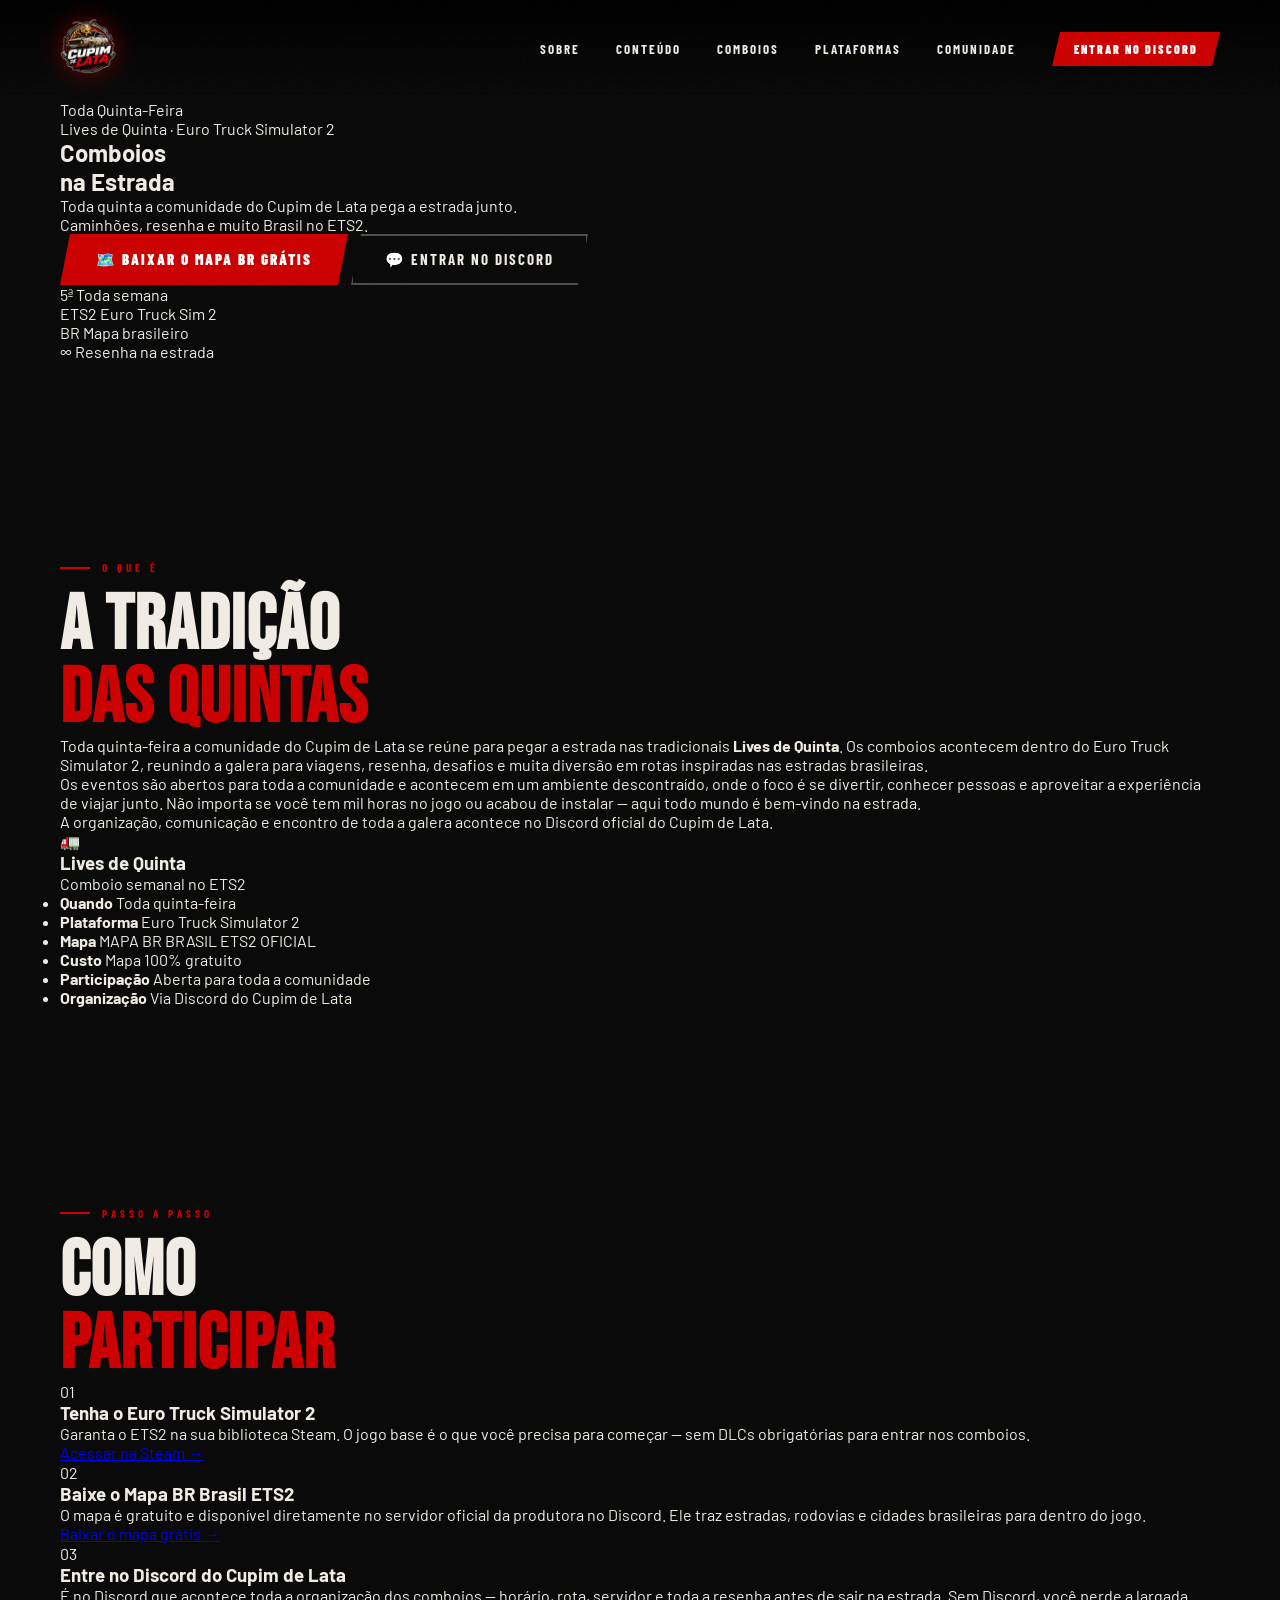
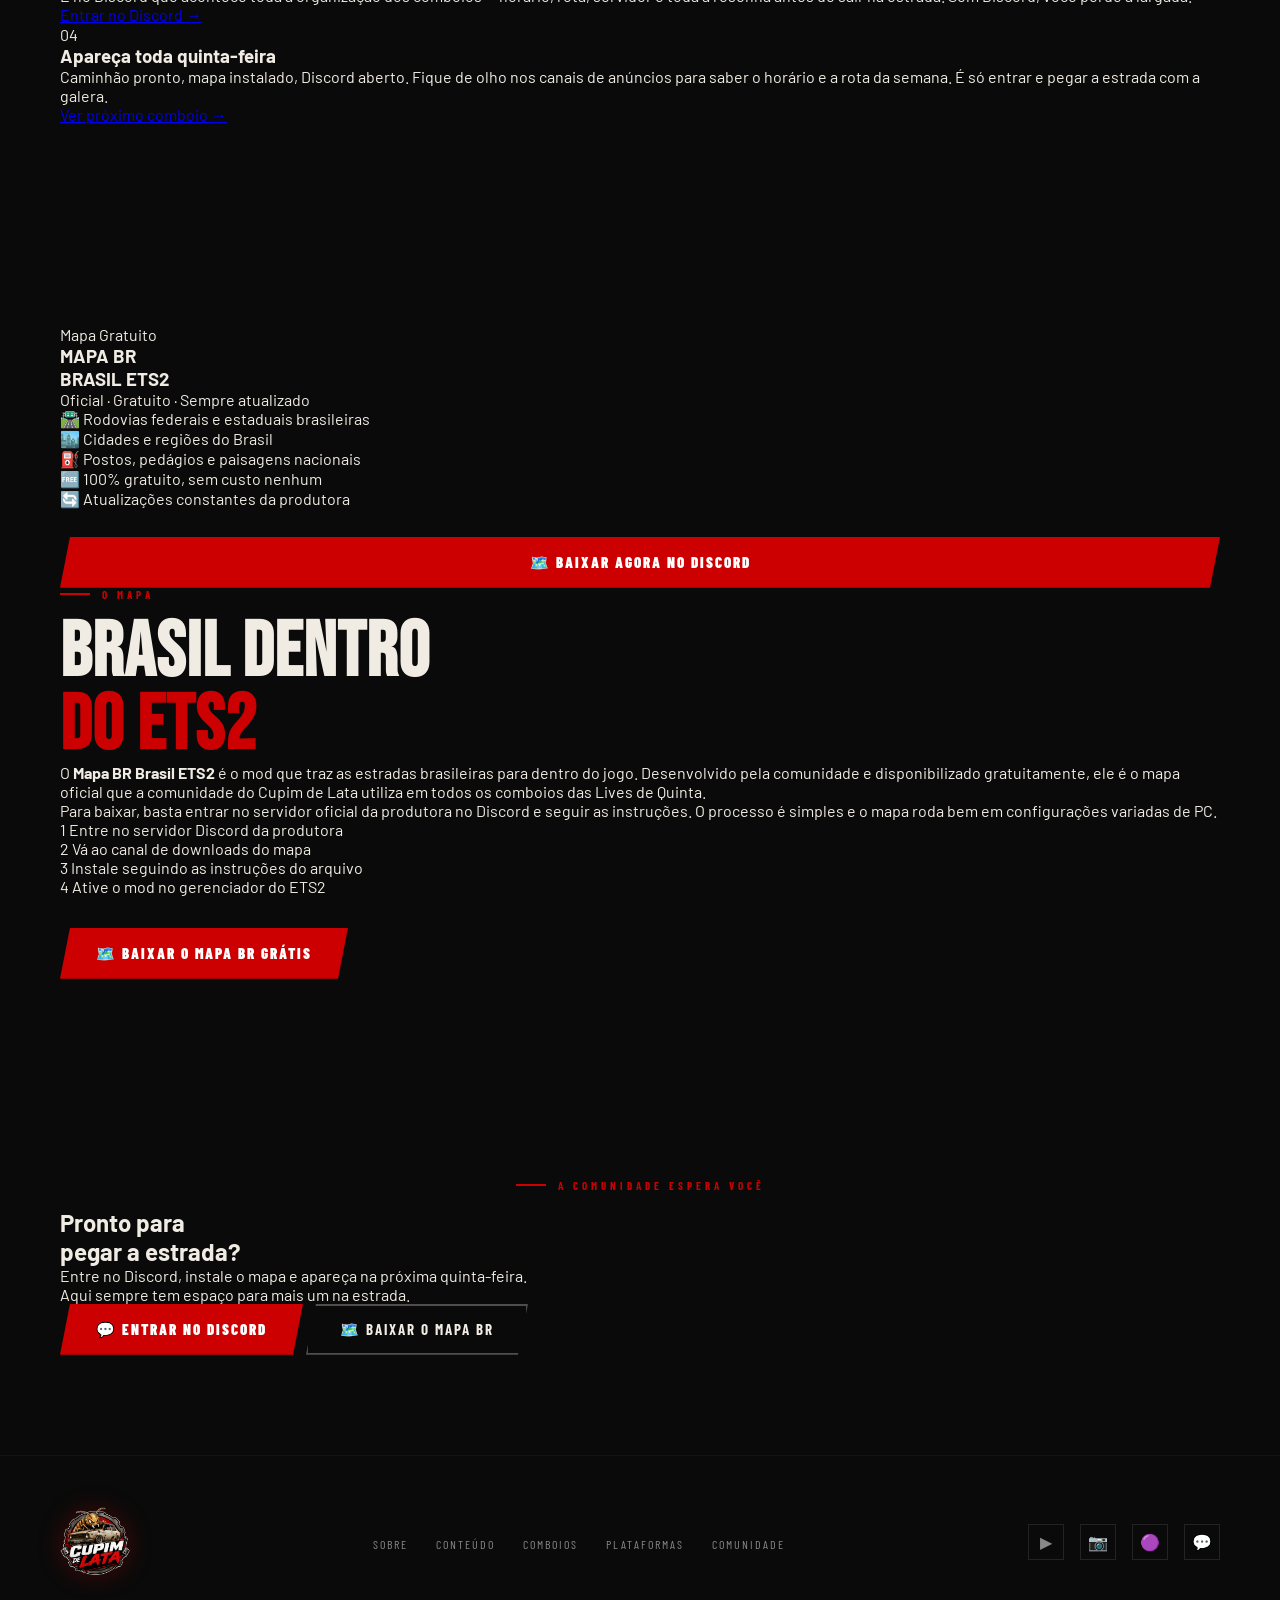
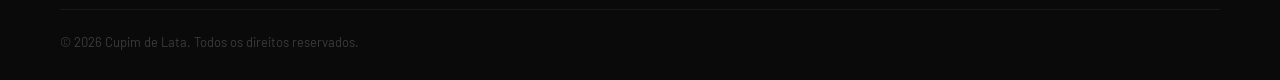
==== comboios.html @ 2f229b33 "Add files via upload" ====
<!DOCTYPE html>
<html lang="pt-BR">
<head>
<meta charset="UTF-8">
<meta name="viewport" content="width=device-width, initial-scale=1.0">
<title>Comboios das Lives de Quinta | Cupim de Lata</title>
<link rel="icon" type="image/png" href="./src/img/logo.png">
<link rel="apple-touch-icon" href="./src/img/logo.png">
<link rel="preconnect" href="https://fonts.googleapis.com">
<link href="https://fonts.googleapis.com/css2?family=Bebas+Neue&family=Barlow+Condensed:wght@400;600;700;900&family=Barlow:wght@400;500;600&display=swap" rel="stylesheet">
<link rel="stylesheet" href="style.css">
<link rel="stylesheet" href="comboios.css">
</head>
<body>

<!-- NAV -->
<nav>
  <a href="index.html" class="nav-logo">
    <img src="./src/img/logo.png" alt="Cupim de Lata">
  </a>
  <ul class="nav-links">
    <li><a href="index.html#sobre">Sobre</a></li>
    <li><a href="index.html#conteudo">Conteúdo</a></li>
    <li><a href="comboios.html" class="nav-active">Comboios</a></li>
    <li><a href="index.html#plataformas">Plataformas</a></li>
    <li><a href="index.html#comunidade">Comunidade</a></li>
    <li><a href="https://discord.gg/Wpn9NADYtA" class="nav-cta">Entrar no Discord</a></li>
  </ul>
  <div class="nav-hamburger" id="hamburger" onclick="toggleMenu()">
    <span></span><span></span><span></span>
  </div>
</nav>

<!-- MOBILE MENU -->
<ul class="nav-mobile-menu" id="mobileMenu">
  <li><a href="index.html#sobre">Sobre</a></li>
  <li><a href="index.html#conteudo">Conteúdo</a></li>
  <li><a href="comboios.html">Comboios</a></li>
  <li><a href="index.html#plataformas">Plataformas</a></li>
  <li><a href="index.html#comunidade">Comunidade</a></li>
  <li><a href="https://discord.gg/Wpn9NADYtA" class="nav-cta">💬 Entrar no Discord</a></li>
</ul>

<!-- HERO -->
<section class="cb-hero">
  <div class="cb-hero-bg"></div>
  <div class="cb-hero-overlay"></div>
  <div class="cb-road-lines">
    <span></span><span></span><span></span><span></span><span></span>
  </div>

  <div class="cb-hero-content">
    <div class="cb-hero-badge reveal">
      <span class="cb-badge-day">Toda Quinta-Feira</span>
    </div>
    <div class="cb-hero-eyebrow reveal">Lives de Quinta · Euro Truck Simulator 2</div>
    <h1 class="cb-hero-title reveal reveal-delay-1">
      Comboios<br>
      <span>na Estrada</span>
    </h1>
    <p class="cb-hero-sub reveal reveal-delay-2">
      Toda quinta a comunidade do Cupim de Lata pega a estrada junto.<br>
      Caminhões, resenha e muito Brasil no ETS2.
    </p>
    <div class="cb-hero-actions reveal reveal-delay-3">
      <a href="https://discord.com/invite/Q7jHeS8Xvj" class="btn-primary">
        🗺️ Baixar o Mapa BR Grátis
      </a>
      <a href="https://discord.gg/Wpn9NADYtA" class="btn-outline">
        💬 Entrar no Discord
      </a>
    </div>
  </div>

  <div class="cb-hero-stats">
    <div class="cb-stat">
      <span class="cb-stat-num">5ª</span>
      <span class="cb-stat-label">Toda semana</span>
    </div>
    <div class="cb-stat">
      <span class="cb-stat-num">ETS2</span>
      <span class="cb-stat-label">Euro Truck Sim 2</span>
    </div>
    <div class="cb-stat">
      <span class="cb-stat-num">BR</span>
      <span class="cb-stat-label">Mapa brasileiro</span>
    </div>
    <div class="cb-stat">
      <span class="cb-stat-num">∞</span>
      <span class="cb-stat-label">Resenha na estrada</span>
    </div>
  </div>
</section>

<!-- O QUE SÃO OS COMBOIOS -->
<section class="cb-about">
  <div class="cb-about-inner">
    <div class="cb-about-text">
      <div class="section-tag reveal">O que é</div>
      <h2 class="section-title reveal reveal-delay-1">A tradição<br><span style="color:var(--red)">das quintas</span></h2>
      <p class="reveal reveal-delay-2">
        Toda quinta-feira a comunidade do Cupim de Lata se reúne para pegar a estrada nas tradicionais <strong>Lives de Quinta</strong>. Os comboios acontecem dentro do Euro Truck Simulator 2, reunindo a galera para viagens, resenha, desafios e muita diversão em rotas inspiradas nas estradas brasileiras.
      </p>
      <p class="reveal reveal-delay-3">
        Os eventos são abertos para toda a comunidade e acontecem em um ambiente descontraído, onde o foco é se divertir, conhecer pessoas e aproveitar a experiência de viajar junto. Não importa se você tem mil horas no jogo ou acabou de instalar — aqui todo mundo é bem-vindo na estrada.
      </p>
      <p class="reveal reveal-delay-3">
        A organização, comunicação e encontro de toda a galera acontece no Discord oficial do Cupim de Lata.
      </p>
    </div>
    <div class="cb-about-card reveal reveal-delay-2">
      <div class="cb-info-card">
        <div class="cb-info-header">
          <span class="cb-info-icon">🚛</span>
          <div>
            <h3 class="cb-info-title">Lives de Quinta</h3>
            <p class="cb-info-sub">Comboio semanal no ETS2</p>
          </div>
        </div>
        <ul class="cb-info-list">
          <li>
            <span class="cb-info-dot"></span>
            <div>
              <strong>Quando</strong>
              <span>Toda quinta-feira</span>
            </div>
          </li>
          <li>
            <span class="cb-info-dot"></span>
            <div>
              <strong>Plataforma</strong>
              <span>Euro Truck Simulator 2</span>
            </div>
          </li>
          <li>
            <span class="cb-info-dot"></span>
            <div>
              <strong>Mapa</strong>
              <span>MAPA BR BRASIL ETS2 OFICIAL</span>
            </div>
          </li>
          <li>
            <span class="cb-info-dot"></span>
            <div>
              <strong>Custo</strong>
              <span>Mapa 100% gratuito</span>
            </div>
          </li>
          <li>
            <span class="cb-info-dot"></span>
            <div>
              <strong>Participação</strong>
              <span>Aberta para toda a comunidade</span>
            </div>
          </li>
          <li>
            <span class="cb-info-dot"></span>
            <div>
              <strong>Organização</strong>
              <span>Via Discord do Cupim de Lata</span>
            </div>
          </li>
        </ul>
      </div>
    </div>
  </div>
</section>

<!-- COMO PARTICIPAR -->
<section class="cb-steps">
  <div class="cb-steps-inner">
    <div class="cb-steps-header">
      <div class="section-tag reveal">Passo a passo</div>
      <h2 class="section-title reveal reveal-delay-1">Como<br><span style="color:var(--red)">participar</span></h2>
    </div>
    <div class="cb-steps-grid">

      <div class="cb-step reveal">
        <div class="cb-step-num">01</div>
        <div class="cb-step-body">
          <h3 class="cb-step-title">Tenha o Euro Truck Simulator 2</h3>
          <p class="cb-step-text">Garanta o ETS2 na sua biblioteca Steam. O jogo base é o que você precisa para começar — sem DLCs obrigatórias para entrar nos comboios.</p>
          <a href="https://store.steampowered.com/app/227300/Euro_Truck_Simulator_2/" class="cb-step-link" target="_blank">Acessar na Steam →</a>
        </div>
      </div>

      <div class="cb-step reveal reveal-delay-1">
        <div class="cb-step-num">02</div>
        <div class="cb-step-body">
          <h3 class="cb-step-title">Baixe o Mapa BR Brasil ETS2</h3>
          <p class="cb-step-text">O mapa é gratuito e disponível diretamente no servidor oficial da produtora no Discord. Ele traz estradas, rodovias e cidades brasileiras para dentro do jogo.</p>
          <a href="https://discord.com/invite/Q7jHeS8Xvj" class="cb-step-link" target="_blank">Baixar o mapa grátis →</a>
        </div>
      </div>

      <div class="cb-step reveal reveal-delay-2">
        <div class="cb-step-num">03</div>
        <div class="cb-step-body">
          <h3 class="cb-step-title">Entre no Discord do Cupim de Lata</h3>
          <p class="cb-step-text">É no Discord que acontece toda a organização dos comboios — horário, rota, servidor e toda a resenha antes de sair na estrada. Sem Discord, você perde a largada.</p>
          <a href="https://discord.gg/Wpn9NADYtA" class="cb-step-link" target="_blank">Entrar no Discord →</a>
        </div>
      </div>

      <div class="cb-step reveal reveal-delay-3">
        <div class="cb-step-num">04</div>
        <div class="cb-step-body">
          <h3 class="cb-step-title">Apareça toda quinta-feira</h3>
          <p class="cb-step-text">Caminhão pronto, mapa instalado, Discord aberto. Fique de olho nos canais de anúncios para saber o horário e a rota da semana. É só entrar e pegar a estrada com a galera.</p>
          <a href="https://discord.gg/Wpn9NADYtA" class="cb-step-link" target="_blank">Ver próximo comboio →</a>
        </div>
      </div>

    </div>
  </div>
</section>

<!-- MAPA BR -->
<section class="cb-map">
  <div class="cb-map-inner">
    <div class="cb-map-visual reveal">
      <div class="cb-map-card">
        <div class="cb-map-badge">Mapa Gratuito</div>
        <h3 class="cb-map-title">MAPA BR<br>BRASIL ETS2</h3>
        <p class="cb-map-sub">Oficial · Gratuito · Sempre atualizado</p>
        <div class="cb-map-features">
          <div class="cb-map-feat"><span>🛣️</span> Rodovias federais e estaduais brasileiras</div>
          <div class="cb-map-feat"><span>🏙️</span> Cidades e regiões do Brasil</div>
          <div class="cb-map-feat"><span>⛽</span> Postos, pedágios e paisagens nacionais</div>
          <div class="cb-map-feat"><span>🆓</span> 100% gratuito, sem custo nenhum</div>
          <div class="cb-map-feat"><span>🔄</span> Atualizações constantes da produtora</div>
        </div>
        <a href="https://discord.com/invite/Q7jHeS8Xvj" class="btn-primary" style="margin-top:28px;width:100%;justify-content:center;">
          🗺️ Baixar agora no Discord
        </a>
      </div>
    </div>
    <div class="cb-map-text">
      <div class="section-tag reveal">O mapa</div>
      <h2 class="section-title reveal reveal-delay-1">Brasil dentro<br><span style="color:var(--red)">do ETS2</span></h2>
      <p class="reveal reveal-delay-2">
        O <strong>Mapa BR Brasil ETS2</strong> é o mod que traz as estradas brasileiras para dentro do jogo. Desenvolvido pela comunidade e disponibilizado gratuitamente, ele é o mapa oficial que a comunidade do Cupim de Lata utiliza em todos os comboios das Lives de Quinta.
      </p>
      <p class="reveal reveal-delay-3">
        Para baixar, basta entrar no servidor oficial da produtora no Discord e seguir as instruções. O processo é simples e o mapa roda bem em configurações variadas de PC.
      </p>
      <div class="cb-map-steps reveal reveal-delay-3">
        <div class="cb-mini-step">
          <span class="cb-mini-num">1</span>
          <span>Entre no servidor Discord da produtora</span>
        </div>
        <div class="cb-mini-step">
          <span class="cb-mini-num">2</span>
          <span>Vá ao canal de downloads do mapa</span>
        </div>
        <div class="cb-mini-step">
          <span class="cb-mini-num">3</span>
          <span>Instale seguindo as instruções do arquivo</span>
        </div>
        <div class="cb-mini-step">
          <span class="cb-mini-num">4</span>
          <span>Ative o mod no gerenciador do ETS2</span>
        </div>
      </div>
      <a href="https://discord.com/invite/Q7jHeS8Xvj" class="btn-primary reveal reveal-delay-3" style="margin-top:32px;" target="_blank">
        🗺️ Baixar o Mapa BR Grátis
      </a>
    </div>
  </div>
</section>

<!-- CTA DISCORD -->
<section class="cb-cta">
  <div class="cb-cta-bg"></div>
  <div class="cb-cta-inner">
    <div class="cb-cta-content reveal">
      <div class="section-tag" style="justify-content:center">A comunidade espera você</div>
      <h2 class="cb-cta-title reveal reveal-delay-1">
        Pronto para<br>
        <span>pegar a estrada?</span>
      </h2>
      <p class="cb-cta-sub reveal reveal-delay-2">
        Entre no Discord, instale o mapa e apareça na próxima quinta-feira.<br>
        Aqui sempre tem espaço para mais um na estrada.
      </p>
      <div class="cb-cta-actions reveal reveal-delay-3">
        <a href="https://discord.gg/Wpn9NADYtA" class="btn-primary">
          💬 Entrar no Discord
        </a>
        <a href="https://discord.com/invite/Q7jHeS8Xvj" class="btn-outline">
          🗺️ Baixar o Mapa BR
        </a>
      </div>
    </div>
  </div>
</section>

<!-- FOOTER -->
<footer>
  <div class="footer-inner">
    <div>
      <div class="footer-logo">
        <img src="./src/img/logo.png" alt="Cupim de Lata">
      </div>
    </div>
    <ul class="footer-links">
      <li><a href="index.html#sobre">Sobre</a></li>
      <li><a href="index.html#conteudo">Conteúdo</a></li>
      <li><a href="comboios.html">Comboios</a></li>
      <li><a href="index.html#plataformas">Plataformas</a></li>
      <li><a href="index.html#comunidade">Comunidade</a></li>
    </ul>
    <div class="footer-social">
      <a href="https://youtube.com/@cupimdelata" class="social-icon">▶</a>
      <a href="https://instagram.com/cupim.delata" class="social-icon">📷</a>
      <a href="https://twitch.tv/cupimdelata" class="social-icon">🟣</a>
      <a href="https://discord.gg/Wpn9NADYtA" class="social-icon">💬</a>
    </div>
  </div>
  <div class="footer-bottom">
    <p class="footer-copy">© 2026 Cupim de Lata. Todos os direitos reservados.</p>
  </div>
</footer>

<script src="main.js"></script>
</body>
</html>
---- style.css ----
:root {
    --red: #cc0000;
    --red-bright: #ff1a1a;
    --white: #f0ece4;
    --black: #0a0a0a;
    --dark: #111111;
    --dark2: #1a1a1a;
    --dark3: #222222;
    --metal: #2a2a2a;
    --rust: #8b3a1a;
    --yellow: #f5c518;
    --text-muted: #888;
  }

  *, *::before, *::after { box-sizing: border-box; margin: 0; padding: 0; }

  html { }

  body {
    background-color: var(--black);
    color: var(--white);
    font-family: 'Barlow', sans-serif;
    overflow-x: hidden;
  }

  /* ── NOISE OVERLAY ── */
  body::before {
    content: '';
    position: fixed;
    inset: 0;
    background-image: url("data:image/svg+xml,%3Csvg viewBox='0 0 256 256' xmlns='http://www.w3.org/2000/svg'%3E%3Cfilter id='n'%3E%3CfeTurbulence type='fractalNoise' baseFrequency='0.9' numOctaves='4' stitchTiles='stitch'/%3E%3C/filter%3E%3Crect width='100%25' height='100%25' filter='url(%23n)' opacity='0.04'/%3E%3C/svg%3E");
    pointer-events: none;
    z-index: 9999;
    opacity: 0.35;
  }

  /* ── NAV ── */
  nav {
    position: fixed;
    top: 0;
    width: 100%;
    z-index: 100;
    display: flex;
    align-items: center;
    justify-content: space-between;
    padding: 18px 60px;
    background: linear-gradient(to bottom, rgba(0,0,0,0.95) 0%, transparent 100%);
    backdrop-filter: blur(4px);
  }

  .nav-logo img {
    height: 56px;
    filter: drop-shadow(0 0 12px rgba(204,0,0,0.5));
  }

  .nav-links {
    display: flex;
    gap: 36px;
    list-style: none;
  }

  .nav-links a {
    text-decoration: none;
    color: var(--white);
    font-family: 'Barlow Condensed', sans-serif;
    font-weight: 700;
    font-size: 13px;
    letter-spacing: 2px;
    text-transform: uppercase;
    transition: color 0.2s;
    position: relative;
  }

  .nav-links a::after {
    content: '';
    position: absolute;
    left: 0; bottom: -4px;
    width: 0; height: 2px;
    background: var(--red);
    transition: width 0.3s;
  }

  .nav-links a:hover { color: var(--red-bright); }
  .nav-links a:hover::after { width: 100%; }

  .nav-cta {
    background: var(--red);
    color: #fff !important;
    padding: 10px 22px;
    clip-path: polygon(8px 0%, 100% 0%, calc(100% - 8px) 100%, 0% 100%);
    font-family: 'Barlow Condensed', sans-serif !important;
    font-weight: 900 !important;
    font-size: 12px !important;
    letter-spacing: 2px !important;
    transition: background 0.2s !important;
  }
  .nav-cta:hover { background: var(--red-bright) !important; color: #fff !important; }
  .nav-cta::after { display: none !important; }

  /* ── HERO ── */
  .hero {
    position: relative;
    min-height: 100vh;
    display: flex;
    align-items: center;
    justify-content: center;
    overflow: hidden;
  }

  .hero-bg {
    position: absolute;
    inset: 0;
    background-image: url('bg2.png');
    background-size: cover;
    background-position: center;
    filter: brightness(0.35) saturate(0.8);
    transform: scale(1.05);
    animation: slow-zoom 20s ease-in-out infinite alternate;
  }

  @keyframes slow-zoom {
    from { transform: scale(1.05); }
    to   { transform: scale(1.12); }
  }

  .hero-overlay {
    position: absolute;
    inset: 0;
    background: linear-gradient(
      135deg,
      rgba(10,10,10,0.92) 0%,
      rgba(10,10,10,0.6) 50%,
      rgba(180,0,0,0.15) 100%
    );
  }

  /* diagonal red slash */
  .hero-slash {
    position: absolute;
    left: -60px;
    top: 0;
    bottom: 0;
    width: 6px;
    background: var(--red);
    transform: skewX(-6deg);
    box-shadow: 0 0 40px 8px rgba(204,0,0,0.6);
  }

  .hero-content {
    position: relative;
    z-index: 2;
    padding: 0 60px;
    width: 100%;
    max-width: 1280px;
    margin: 0 auto;
    display: grid;
    grid-template-columns: 1fr 1fr;
    gap: 60px;
    align-items: center;
  }

  .hero-left {
    display: flex;
    flex-direction: column;
  }

  .hero-right {
    display: flex;
    flex-direction: column;
    justify-content: center;
    padding-left: 40px;
    border-left: 1px solid rgba(204,0,0,0.25);
  }

  .hero-eyebrow {
    font-family: 'Barlow Condensed', sans-serif;
    font-weight: 700;
    font-size: 12px;
    letter-spacing: 4px;
    text-transform: uppercase;
    color: var(--red);
    margin-bottom: 20px;
    display: flex;
    align-items: center;
    gap: 12px;
  }

  .hero-eyebrow::before {
    content: '';
    display: block;
    width: 40px;
    height: 2px;
    background: var(--red);
  }

  .hero-title {
    font-family: 'Bebas Neue', cursive;
    font-size: clamp(64px, 9vw, 130px);
    line-height: 0.9;
    color: var(--white);
    letter-spacing: 2px;
    margin-bottom: 10px;
  }

  .hero-title span {
    color: var(--red);
    display: block;
    -webkit-text-stroke: 1px var(--red);
  }

  .hero-subtitle {
    font-family: 'Barlow Condensed', sans-serif;
    font-weight: 600;
    font-size: clamp(16px, 2.2vw, 22px);
    color: rgba(240,236,228,0.7);
    line-height: 1.5;
    margin: 0 0 40px;
    border-left: 3px solid var(--red);
    padding-left: 20px;
  }

  .hero-actions {
    display: flex;
    gap: 16px;
    flex-wrap: wrap;
  }

  .btn-primary {
    display: inline-flex;
    align-items: center;
    gap: 10px;
    background: var(--red);
    color: #fff;
    font-family: 'Barlow Condensed', sans-serif;
    font-weight: 900;
    font-size: 15px;
    letter-spacing: 2px;
    text-transform: uppercase;
    padding: 16px 36px;
    clip-path: polygon(10px 0%, 100% 0%, calc(100% - 10px) 100%, 0% 100%);
    text-decoration: none;
    transition: all 0.25s;
    position: relative;
    overflow: hidden;
  }

  .btn-primary::before {
    content: '';
    position: absolute;
    inset: 0;
    background: rgba(255,255,255,0.12);
    transform: translateX(-110%) skewX(-15deg);
    transition: transform 0.35s;
  }

  .btn-primary:hover::before { transform: translateX(110%) skewX(-15deg); }
  .btn-primary:hover { background: var(--red-bright); transform: translateY(-2px); }

  .btn-outline {
    display: inline-flex;
    align-items: center;
    gap: 10px;
    background: transparent;
    color: var(--white);
    font-family: 'Barlow Condensed', sans-serif;
    font-weight: 700;
    font-size: 15px;
    letter-spacing: 2px;
    text-transform: uppercase;
    padding: 14px 32px;
    border: 2px solid rgba(240,236,228,0.3);
    clip-path: polygon(10px 0%, 100% 0%, calc(100% - 10px) 100%, 0% 100%);
    text-decoration: none;
    transition: all 0.25s;
  }

  .btn-outline:hover {
    border-color: var(--red);
    color: var(--red-bright);
    transform: translateY(-2px);
  }

  /* stats bar */
  .hero-stats {
    position: absolute;
    bottom: 0;
    left: 0;
    right: 0;
    background: rgba(0,0,0,0.8);
    border-top: 2px solid rgba(204,0,0,0.4);
    display: flex;
    align-items: center;
    justify-content: center;
    gap: 0;
    z-index: 2;
  }

  .stat-item {
    flex: 1;
    text-align: center;
    padding: 22px 20px;
    border-right: 1px solid rgba(255,255,255,0.07);
    position: relative;
  }
  .stat-item:last-child { border-right: none; }

  .stat-num {
    font-family: 'Bebas Neue', cursive;
    font-size: 42px;
    color: var(--red);
    line-height: 1;
    display: block;
  }

  .stat-label {
    font-family: 'Barlow Condensed', sans-serif;
    font-size: 11px;
    letter-spacing: 3px;
    text-transform: uppercase;
    color: var(--text-muted);
    margin-top: 4px;
    display: block;
  }

  /* ── SECTIONS BASE ── */
  section {
    padding: 100px 60px;
  }

  .section-tag {
    font-family: 'Barlow Condensed', sans-serif;
    font-weight: 700;
    font-size: 11px;
    letter-spacing: 4px;
    text-transform: uppercase;
    color: var(--red);
    display: flex;
    align-items: center;
    gap: 12px;
    margin-bottom: 16px;
  }

  .section-tag::before {
    content: '';
    display: inline-block;
    width: 30px;
    height: 2px;
    background: var(--red);
  }

  .section-title {
    font-family: 'Bebas Neue', cursive;
    font-size: clamp(42px, 6vw, 80px);
    line-height: 0.95;
    letter-spacing: 1px;
  }

  /* ── ABOUT ── */
  .about {
    background: var(--dark);
    position: relative;
    overflow: hidden;
  }

  .about::before {
    content: 'CUPIM';
    position: absolute;
    right: -40px;
    top: 50%;
    transform: translateY(-50%) rotate(90deg);
    font-family: 'Bebas Neue', cursive;
    font-size: 220px;
    color: rgba(204,0,0,0.04);
    letter-spacing: 10px;
    pointer-events: none;
    white-space: nowrap;
  }

  .about-grid {
    display: grid;
    grid-template-columns: 1fr 1fr;
    gap: 80px;
    align-items: center;
    max-width: 1280px;
    margin: 0 auto;
  }

  .about-logo-wrap {
    position: relative;
    display: flex;
    justify-content: center;
  }

  .about-logo-wrap::before {
    content: '';
    position: absolute;
    inset: -30px;
    border-radius: 50%;
    background: radial-gradient(circle, rgba(204,0,0,0.12) 0%, transparent 70%);
    animation: pulse-glow 3s ease-in-out infinite;
  }

  @keyframes pulse-glow {
    0%, 100% { opacity: 0.5; transform: scale(1); }
    50% { opacity: 1; transform: scale(1.05); }
  }

  .about-logo-wrap img {
    width: 100%;
    max-width: 420px;
    filter: drop-shadow(0 0 30px rgba(204,0,0,0.35));
    position: relative;
    z-index: 1;
  }

  .about-text p {
    font-size: 17px;
    line-height: 1.75;
    color: rgba(240,236,228,0.75);
    margin-bottom: 16px;
  }

  .pilot-badge {
    display: inline-flex;
    align-items: center;
    gap: 12px;
    background: rgba(204,0,0,0.1);
    border: 1px solid rgba(204,0,0,0.3);
    padding: 12px 20px;
    clip-path: polygon(8px 0%, 100% 0%, calc(100% - 8px) 100%, 0% 100%);
    margin-bottom: 28px;
  }

  .pilot-badge-icon { font-size: 22px; }
  .pilot-badge-text {
    font-family: 'Barlow Condensed', sans-serif;
    font-weight: 700;
    font-size: 13px;
    letter-spacing: 2px;
    text-transform: uppercase;
    color: var(--red);
  }

  /* ── CONTENT GRID ── */
  .content-section {
    background: var(--black);
    position: relative;
  }

  .content-header {
    max-width: 1280px;
    margin: 0 auto 60px;
  }

  .cards-grid {
    display: grid;
    grid-template-columns: repeat(3, 1fr);
    gap: 2px;
    max-width: 1280px;
    margin: 0 auto;
  }

  .card {
    background: var(--dark2);
    padding: 40px 36px;
    position: relative;
    overflow: hidden;
    transition: transform 0.3s, background 0.3s;
    cursor: default;
  }

  .card::before {
    content: '';
    position: absolute;
    top: 0; left: 0;
    width: 3px;
    height: 0;
    background: var(--red);
    transition: height 0.4s;
  }

  .card:hover { background: var(--dark3); transform: translateY(-4px); }
  .card:hover::before { height: 100%; }

  .card-icon {
    font-size: 38px;
    margin-bottom: 20px;
    display: block;
    filter: grayscale(0.3);
    transition: filter 0.3s;
  }

  .card:hover .card-icon { filter: grayscale(0); }

  .card-title {
    font-family: 'Barlow Condensed', sans-serif;
    font-weight: 900;
    font-size: 22px;
    letter-spacing: 1px;
    text-transform: uppercase;
    margin-bottom: 12px;
    color: var(--white);
  }

  .card-text {
    font-size: 15px;
    line-height: 1.65;
    color: rgba(240,236,228,0.6);
  }

  /* ── CONVOY ── */
  .convoy {
    background: var(--dark);
    position: relative;
    overflow: hidden;
  }

  .convoy::after {
    content: '';
    position: absolute;
    top: 0; right: 0;
    width: 40%;
    height: 100%;
    background: linear-gradient(to left, rgba(204,0,0,0.06) 0%, transparent 100%);
    pointer-events: none;
  }

  .convoy-inner {
    max-width: 1280px;
    margin: 0 auto;
    display: grid;
    grid-template-columns: 1.2fr 1fr;
    gap: 80px;
    align-items: center;
  }

  .convoy-text p {
    font-size: 16px;
    line-height: 1.8;
    color: rgba(240,236,228,0.7);
    margin-bottom: 18px;
  }

  .convoy-highlight {
    background: rgba(204,0,0,0.08);
    border-left: 3px solid var(--red);
    padding: 16px 20px;
    margin: 24px 0;
    font-family: 'Barlow Condensed', sans-serif;
    font-size: 16px;
    font-weight: 600;
    letter-spacing: 0.5px;
    color: rgba(240,236,228,0.85);
  }

  .convoy-visual {
    position: relative;
  }

  .convoy-card {
    background: var(--dark2);
    border: 1px solid rgba(255,255,255,0.06);
    padding: 36px;
    position: relative;
  }

  .convoy-card-title {
    font-family: 'Bebas Neue', cursive;
    font-size: 36px;
    color: var(--white);
    margin-bottom: 8px;
  }

  .convoy-card-sub {
    font-family: 'Barlow Condensed', sans-serif;
    font-size: 12px;
    letter-spacing: 3px;
    text-transform: uppercase;
    color: var(--red);
    margin-bottom: 24px;
  }

  .day-badge {
    display: inline-block;
    background: var(--red);
    font-family: 'Bebas Neue', cursive;
    font-size: 13px;
    letter-spacing: 3px;
    padding: 6px 16px;
    clip-path: polygon(6px 0%, 100% 0%, calc(100% - 6px) 100%, 0% 100%);
    margin-bottom: 16px;
  }

  .convoy-info-list {
    list-style: none;
    display: flex;
    flex-direction: column;
    gap: 12px;
  }

  .convoy-info-list li {
    display: flex;
    align-items: flex-start;
    gap: 12px;
    font-size: 14px;
    color: rgba(240,236,228,0.7);
    line-height: 1.5;
  }

  .convoy-info-list li .dot {
    width: 6px;
    height: 6px;
    border-radius: 50%;
    background: var(--red);
    margin-top: 6px;
    flex-shrink: 0;
  }

  /* ── PLATFORMS ── */
  .platforms {
    background: var(--black);
    position: relative;
  }

  .platforms-inner {
    max-width: 1280px;
    margin: 0 auto;
  }

  .platforms-header {
    margin-bottom: 60px;
  }

  .platform-list {
    display: grid;
    grid-template-columns: repeat(5, 1fr);
    gap: 2px;
  }

  .platform-item {
    background: var(--dark2);
    padding: 36px 24px;
    text-align: center;
    transition: all 0.3s;
    position: relative;
    overflow: hidden;
    text-decoration: none;
    display: flex;
    flex-direction: column;
    align-items: center;
    gap: 14px;
  }

  .platform-item::before {
    content: '';
    position: absolute;
    bottom: 0; left: 0; right: 0;
    height: 2px;
    background: var(--red);
    transform: scaleX(0);
    transition: transform 0.3s;
  }

  .platform-item:hover { background: var(--dark3); transform: translateY(-4px); }
  .platform-item:hover::before { transform: scaleX(1); }

  .platform-icon {
    font-size: 36px;
    display: block;
  }

  .platform-name {
    font-family: 'Barlow Condensed', sans-serif;
    font-weight: 700;
    font-size: 13px;
    letter-spacing: 3px;
    text-transform: uppercase;
    color: rgba(240,236,228,0.5);
    transition: color 0.3s;
  }

  .platform-item:hover .platform-name { color: var(--white); }

  /* ── COMMUNITY / DISCORD ── */
  .community {
    background: var(--dark);
    position: relative;
    overflow: hidden;
  }

  .community-bg {
    position: absolute;
    inset: 0;
    background: 
      radial-gradient(ellipse at 80% 50%, rgba(204,0,0,0.08) 0%, transparent 60%),
      radial-gradient(ellipse at 20% 80%, rgba(204,0,0,0.04) 0%, transparent 40%);
    pointer-events: none;
  }

  .community-inner {
    max-width: 1280px;
    margin: 0 auto;
    display: grid;
    grid-template-columns: 1fr 1fr;
    gap: 80px;
    align-items: center;
    position: relative;
    z-index: 1;
  }

  .community-text p {
    font-size: 16px;
    line-height: 1.8;
    color: rgba(240,236,228,0.7);
    margin-bottom: 16px;
  }

  .community-features {
    display: flex;
    flex-direction: column;
    gap: 0;
    margin: 32px 0;
    border: 1px solid rgba(255,255,255,0.07);
  }

  .feat-row {
    display: flex;
    align-items: center;
    gap: 16px;
    padding: 16px 20px;
    border-bottom: 1px solid rgba(255,255,255,0.05);
    font-family: 'Barlow Condensed', sans-serif;
    font-size: 15px;
    font-weight: 600;
    letter-spacing: 0.5px;
    color: rgba(240,236,228,0.75);
    transition: background 0.2s, color 0.2s;
  }

  .feat-row:last-child { border-bottom: none; }
  .feat-row:hover { background: rgba(204,0,0,0.06); color: var(--white); }
  .feat-row-icon { font-size: 18px; }

  /* Discord CTA box */
  .discord-box {
    background: rgba(88, 101, 242, 0.06);
    border: 1px solid rgba(88, 101, 242, 0.2);
    padding: 40px;
    text-align: center;
    position: relative;
  }

  .discord-box::before {
    content: '';
    position: absolute;
    top: 0; left: 0; right: 0;
    height: 3px;
    background: linear-gradient(90deg, var(--red) 0%, #5865f2 100%);
  }

  .discord-icon {
    font-size: 56px;
    display: block;
    margin-bottom: 16px;
  }

  .discord-box h3 {
    font-family: 'Bebas Neue', cursive;
    font-size: 40px;
    letter-spacing: 2px;
    margin-bottom: 12px;
    color: var(--white);
  }

  .discord-box p {
    font-size: 15px;
    color: rgba(240,236,228,0.6);
    line-height: 1.7;
    margin-bottom: 28px;
  }

  .btn-discord {
    display: inline-flex;
    align-items: center;
    gap: 10px;
    background: #5865f2;
    color: #fff;
    font-family: 'Barlow Condensed', sans-serif;
    font-weight: 900;
    font-size: 15px;
    letter-spacing: 2px;
    text-transform: uppercase;
    padding: 16px 36px;
    clip-path: polygon(10px 0%, 100% 0%, calc(100% - 10px) 100%, 0% 100%);
    text-decoration: none;
    transition: all 0.25s;
  }

  .btn-discord:hover { background: #4752c4; transform: translateY(-2px); }

  /* ── FOOTER ── */
  footer {
    background: var(--black);
    border-top: 1px solid rgba(204,0,0,0.2);
    padding: 50px 60px 30px;
  }

  .footer-inner {
    max-width: 1280px;
    margin: 0 auto;
    display: flex;
    align-items: center;
    justify-content: space-between;
    flex-wrap: wrap;
    gap: 24px;
    padding-bottom: 30px;
    border-bottom: 1px solid rgba(255,255,255,0.06);
    margin-bottom: 24px;
  }

  .footer-logo img {
    height: 70px;
    filter: drop-shadow(0 0 12px rgba(204,0,0,0.3));
  }

  .footer-tagline {
    font-family: 'Barlow Condensed', sans-serif;
    font-size: 13px;
    letter-spacing: 2px;
    text-transform: uppercase;
    color: var(--text-muted);
    margin-top: 8px;
  }

  .footer-links {
    display: flex;
    gap: 28px;
    list-style: none;
  }

  .footer-links a {
    font-family: 'Barlow Condensed', sans-serif;
    font-size: 12px;
    letter-spacing: 2px;
    text-transform: uppercase;
    color: var(--text-muted);
    text-decoration: none;
    transition: color 0.2s;
  }

  .footer-links a:hover { color: var(--red); }

  .footer-bottom {
    max-width: 1280px;
    margin: 0 auto;
    display: flex;
    justify-content: space-between;
    align-items: center;
    flex-wrap: wrap;
    gap: 12px;
  }

  .footer-copy {
    font-size: 13px;
    color: rgba(255,255,255,0.2);
  }

  .footer-social {
    display: flex;
    gap: 16px;
  }

  .social-icon {
    width: 36px;
    height: 36px;
    border: 1px solid rgba(255,255,255,0.1);
    display: flex;
    align-items: center;
    justify-content: center;
    font-size: 16px;
    transition: all 0.25s;
    text-decoration: none;
    color: var(--text-muted);
  }

  .social-icon:hover {
    border-color: var(--red);
    color: var(--red);
    background: rgba(204,0,0,0.08);
  }

  /* ── SCROLL ANIMATIONS ── */
  .reveal {
    opacity: 0;
    transform: translateY(30px);
    transition: opacity 0.7s ease, transform 0.7s ease;
  }

  .reveal.visible {
    opacity: 1;
    transform: translateY(0);
  }

  .reveal-delay-1 { transition-delay: 0.1s; }
  .reveal-delay-2 { transition-delay: 0.2s; }
  .reveal-delay-3 { transition-delay: 0.3s; }
  .reveal-delay-4 { transition-delay: 0.4s; }

  /* ── DIVIDER ── */
  .divider {
    display: flex;
    align-items: center;
    gap: 16px;
    padding: 0 60px;
    max-width: 1400px;
    margin: 0 auto;
  }

  .divider-line {
    flex: 1;
    height: 1px;
    background: rgba(255,255,255,0.06);
  }

  .divider-icon {
    font-size: 18px;
    color: rgba(204,0,0,0.4);
  }

  /* ── HAMBURGER ── */
  .nav-hamburger {
    display: none;
    flex-direction: column;
    gap: 5px;
    cursor: pointer;
    padding: 6px;
    z-index: 200;
  }
  .nav-hamburger span {
    display: block;
    width: 26px;
    height: 2px;
    background: var(--white);
    border-radius: 2px;
    transition: all 0.3s;
  }
  .nav-hamburger.open span:nth-child(1) { transform: translateY(7px) rotate(45deg); }
  .nav-hamburger.open span:nth-child(2) { opacity: 0; }
  .nav-hamburger.open span:nth-child(3) { transform: translateY(-7px) rotate(-45deg); }

  .nav-mobile-menu {
    display: none;
    position: fixed;
    top: 0; left: 0; right: 0; bottom: 0;
    background: rgba(8,8,8,0.98);
    z-index: 150;
    flex-direction: column;
    align-items: center;
    justify-content: center;
    gap: 0;
    backdrop-filter: blur(12px);
  }
  .nav-mobile-menu.open { display: flex; }
  .nav-mobile-menu li { list-style: none; width: 100%; text-align: center; }
  .nav-mobile-menu a {
    display: block;
    padding: 20px 32px;
    font-family: 'Bebas Neue', cursive;
    font-size: 36px;
    letter-spacing: 3px;
    color: var(--white);
    text-decoration: none;
    border-bottom: 1px solid rgba(255,255,255,0.06);
    transition: color 0.2s, background 0.2s;
  }
  .nav-mobile-menu a:hover { color: var(--red); background: rgba(204,0,0,0.05); }
  .nav-mobile-menu .nav-cta {
    margin-top: 28px;
    display: inline-block !important;
    width: auto !important;
    font-size: 16px !important;
    padding: 16px 36px !important;
    border-bottom: none !important;
    background: var(--red) !important;
  }

  /* ── MOBILE ── */
  @media (max-width: 900px) {

    /* NAV */
    nav { padding: 14px 20px; }
    .nav-links { display: none; }
    .nav-hamburger { display: flex; }
    .nav-logo img { height: 44px; }

    /* SECTIONS */
    section { padding: 60px 20px; }

    /* HERO */
    .hero {
      align-items: flex-start;
      justify-content: flex-start;
      min-height: 100svh;
      padding-top: 0;
    }
    .hero-content {
      grid-template-columns: 1fr;
      gap: 0;
      padding: 0;
      width: 100%;
      max-width: 100%;
      margin: 0;
      padding-top: 88px; /* nav height */
    }
    .hero-left {
      padding: 32px 20px 24px;
      border-bottom: 1px solid rgba(204,0,0,0.2);
    }
    .hero-title {
      font-size: clamp(56px, 15vw, 80px);
      line-height: 0.88;
      margin-bottom: 0;
    }
    .hero-eyebrow {
      font-size: 9px;
      letter-spacing: 3px;
      margin-bottom: 14px;
    }
    .hero-right {
      padding: 24px 20px 28px;
      border-left: none;
      border-top: none;
    }
    .hero-subtitle {
      font-size: 15px;
      line-height: 1.55;
      margin-bottom: 24px;
      border-left: 2px solid var(--red);
      padding-left: 14px;
    }
    .hero-actions {
      flex-direction: row;
      gap: 10px;
    }
    .hero-actions .btn-primary,
    .hero-actions .btn-outline {
      flex: 1;
      justify-content: center;
      padding: 14px 12px;
      font-size: 13px;
      letter-spacing: 1px;
    }

    /* STATS BAR — hidden on mobile */
    .hero-stats { display: none; }

    /* ABOUT */
    .about-grid { grid-template-columns: 1fr; gap: 0; }
    .about-logo-wrap {
      display: flex;
      justify-content: center;
      margin-bottom: 32px;
    }
    .about-logo-wrap img { max-width: 220px; }
    .about-logo-wrap::before { display: none; }
    .about-text p { font-size: 15px; }
    .pilot-badge { width: 100%; }

    /* CONTENT CARDS */
    .cards-grid { grid-template-columns: 1fr; gap: 2px; }
    .card { padding: 28px 24px; }
    .card-icon { font-size: 30px; margin-bottom: 14px; }
    .card-title { font-size: 18px; }
    .card-text { font-size: 14px; }
    .content-header { margin-bottom: 36px; }

    /* CONVOY */
    .convoy-inner { grid-template-columns: 1fr; gap: 32px; }
    .convoy-text p { font-size: 15px; }
    .convoy-card { padding: 24px; }
    .convoy-card-title { font-size: 28px; }
    .convoy-highlight { font-size: 14px; }
    .convoy-info-list li { font-size: 13px; }
    .convoy-visual { order: -1; }

    /* PLATFORMS */
    .platform-list { grid-template-columns: repeat(3, 1fr); gap: 2px; }
    .platform-item { padding: 24px 16px; }
    .platform-icon { font-size: 28px; }
    .platform-name { font-size: 10px; letter-spacing: 1.5px; }

    /* COMMUNITY */
    .community-inner { grid-template-columns: 1fr; gap: 36px; }
    .community-text p { font-size: 15px; }
    .feat-row { font-size: 14px; padding: 14px 16px; }
    .discord-box { padding: 28px 20px; }
    .discord-box h3 { font-size: 30px; }
    .discord-box p { font-size: 14px; }
    .btn-discord { width: 100%; justify-content: center; }

    /* SECTION TITLES */
    .section-title { font-size: clamp(36px, 10vw, 56px); }
    .section-tag { font-size: 10px; }

    /* FOOTER */
    footer { padding: 40px 20px 24px; }
    .footer-inner {
      flex-direction: column;
      align-items: flex-start;
      gap: 28px;
      padding-bottom: 24px;
    }
    .footer-logo img { height: 54px; }
    .footer-links {
      flex-wrap: wrap;
      gap: 16px 24px;
    }
    .footer-bottom { flex-direction: column; align-items: flex-start; gap: 8px; }
  }

  @media (max-width: 420px) {
    .hero-title { font-size: 50px; }
    .hero-actions { flex-direction: column; }
    .hero-actions .btn-primary,
    .hero-actions .btn-outline { flex: unset; width: 100%; }
    .platform-list { grid-template-columns: repeat(2, 1fr); }
  }
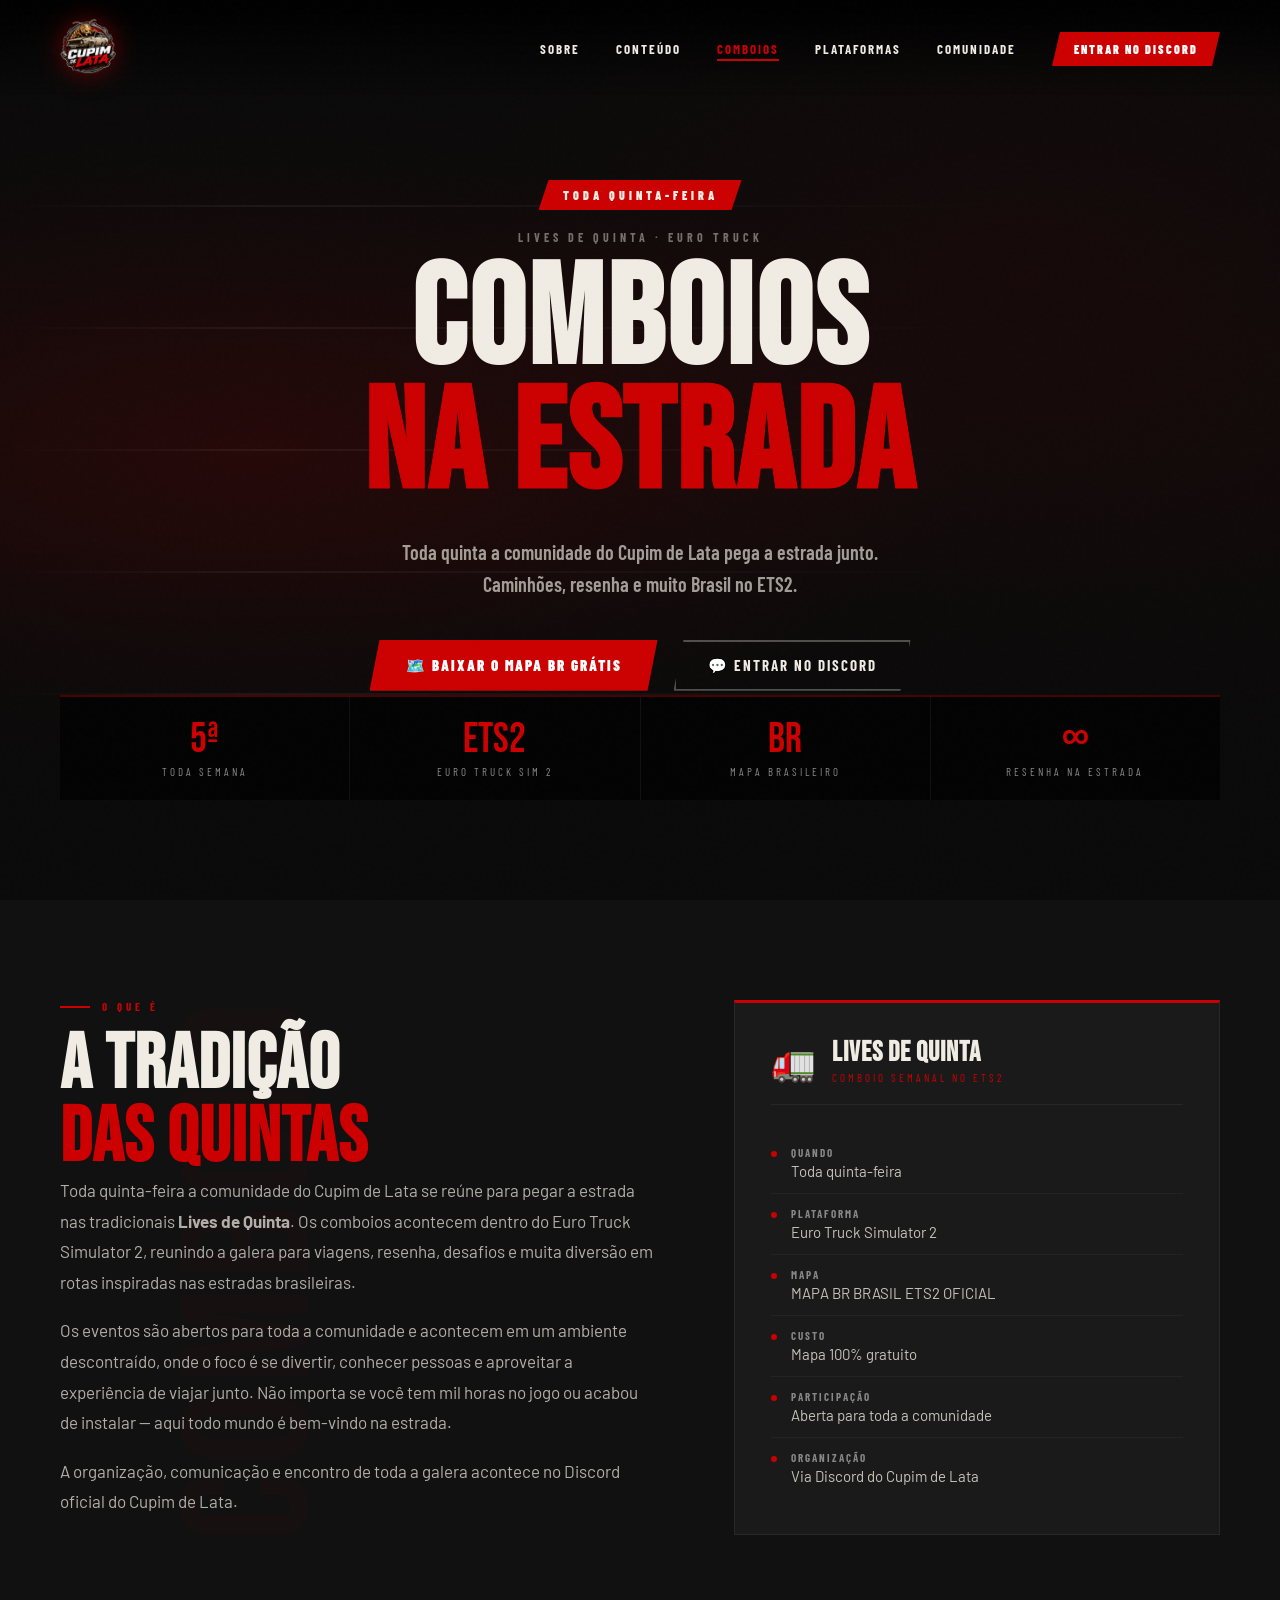
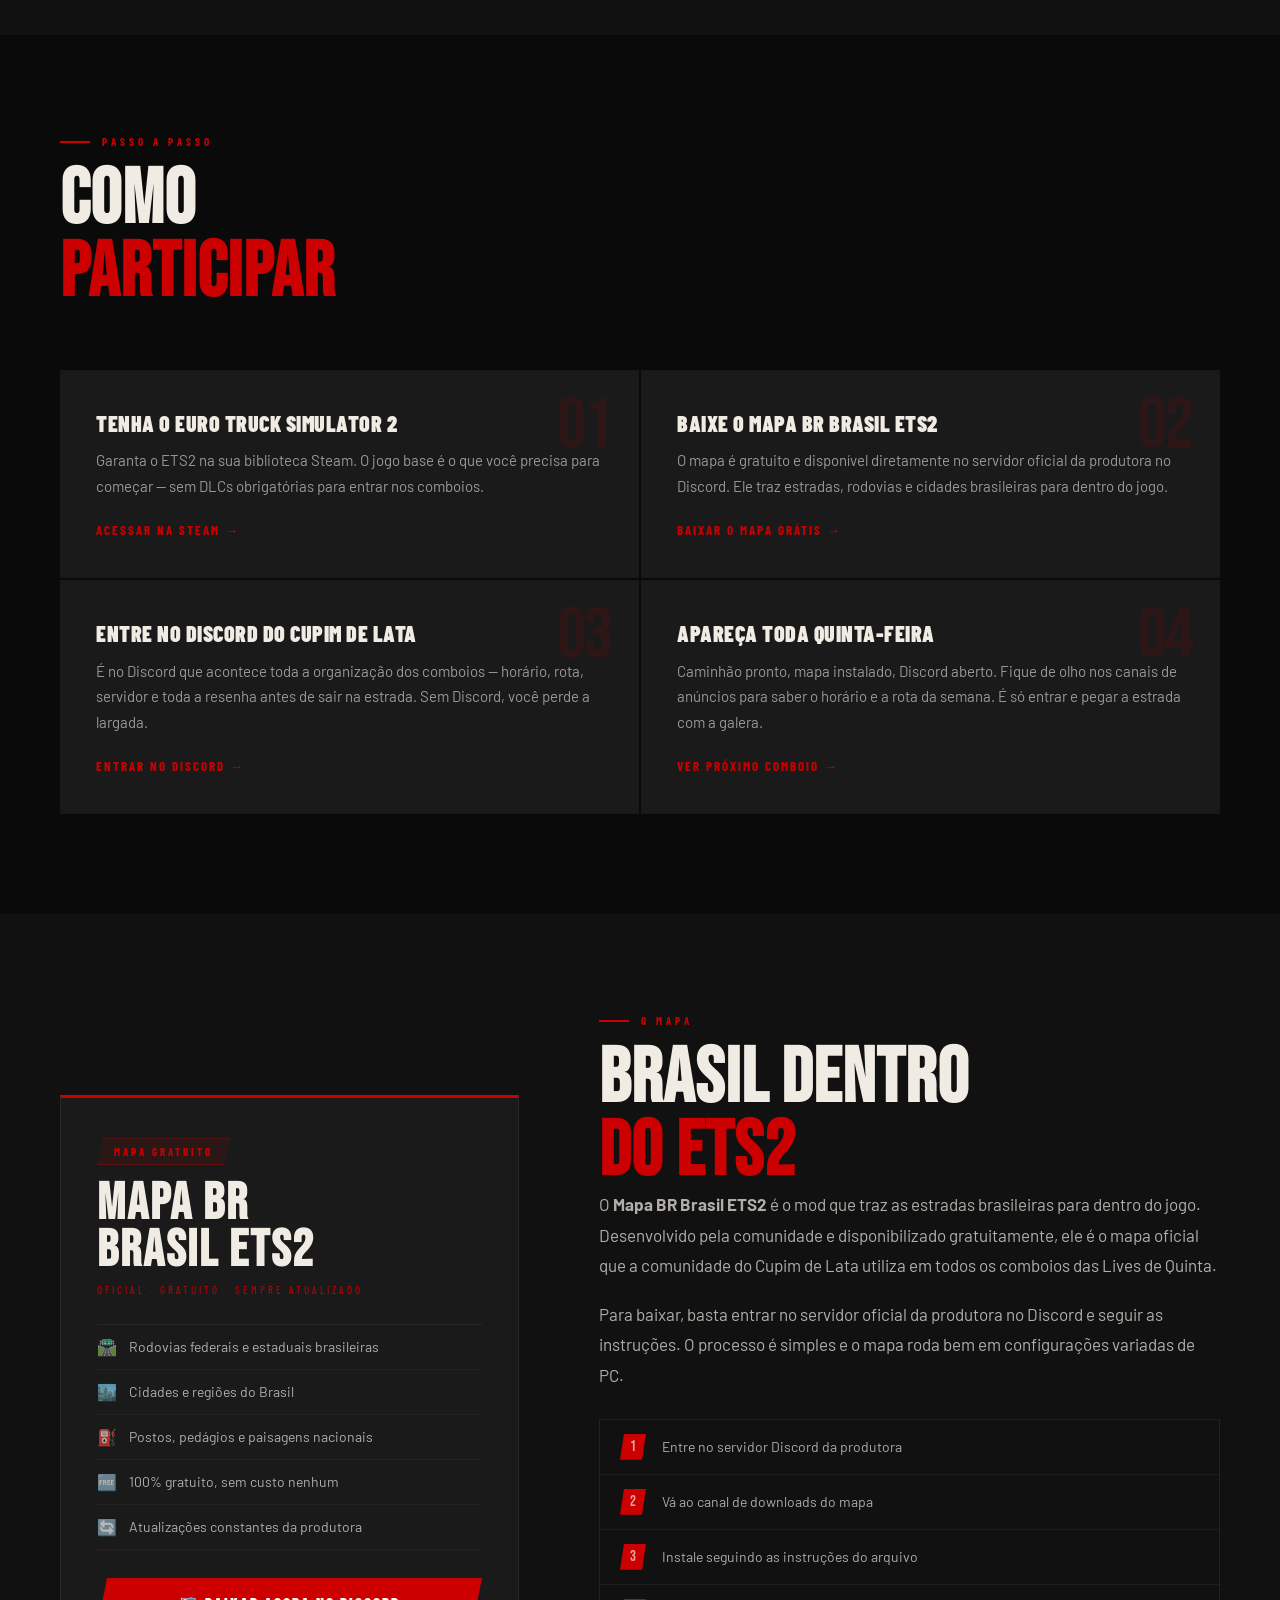
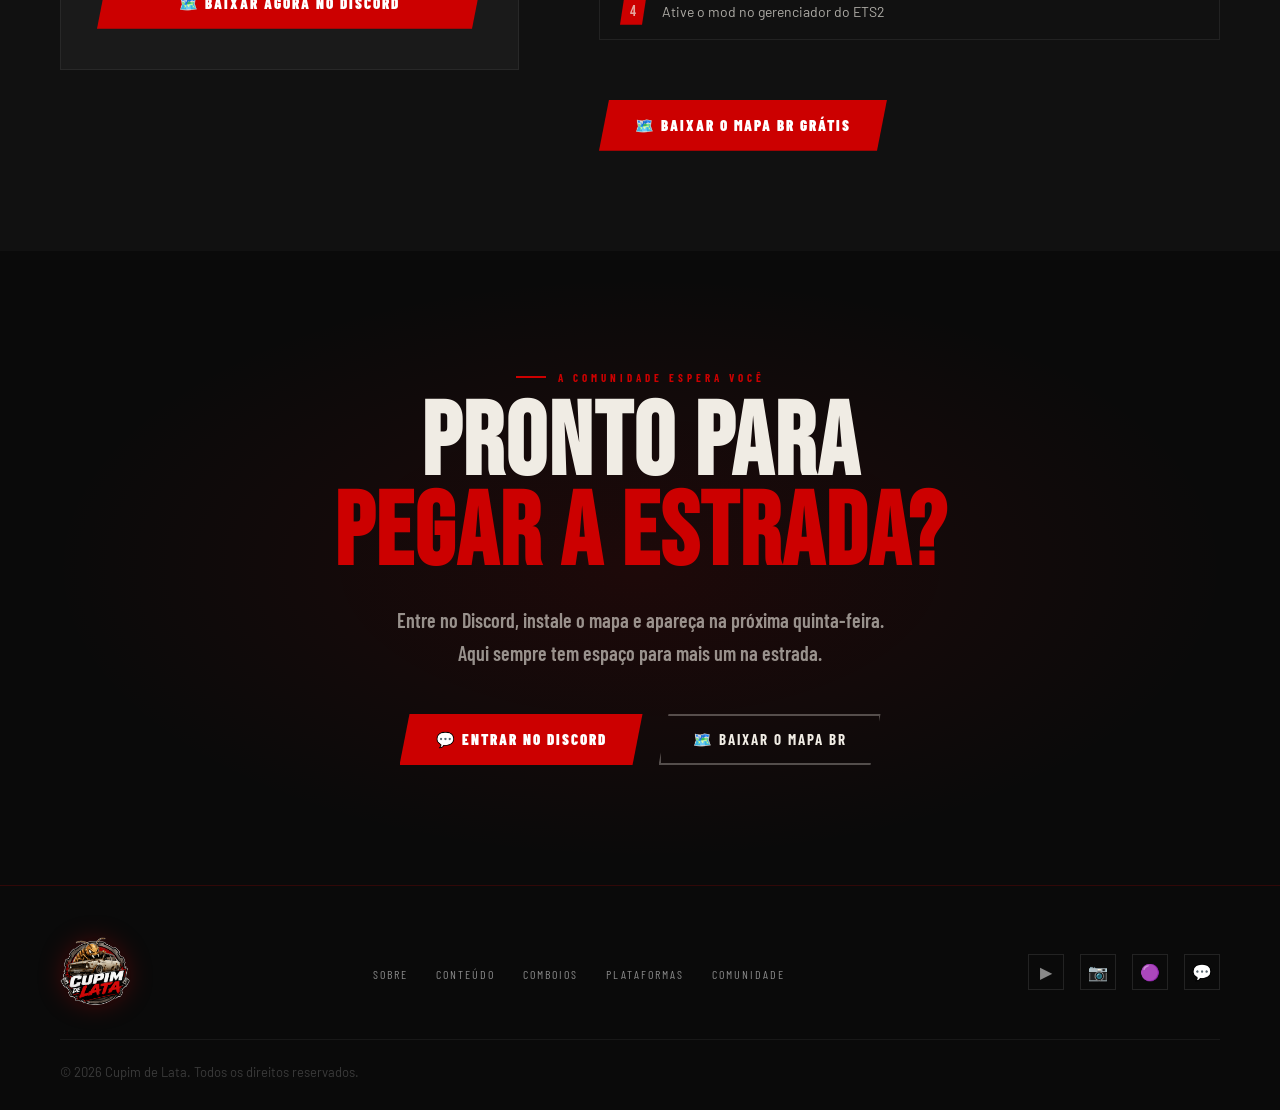
==== commit 47b5e7e5: "Update comboios.html" ====
--- a/comboios.html
+++ b/comboios.html
@@ -53,7 +53,7 @@
     <div class="cb-hero-badge reveal">
       <span class="cb-badge-day">Toda Quinta-Feira</span>
     </div>
-    <div class="cb-hero-eyebrow reveal">Lives de Quinta · Euro Truck Simulator 2</div>
+    <div class="cb-hero-eyebrow reveal">Lives de Quinta · Euro Truck</div>
     <h1 class="cb-hero-title reveal reveal-delay-1">
       Comboios<br>
       <span>na Estrada</span>
--- a/comboios.css
+++ b/comboios.css
@@ -0,0 +1,649 @@
+/* ══════════════════════════════════════════
+   COMBOIOS DAS LIVES DE QUINTA
+   Cupim de Lata · comboios.css
+   ══════════════════════════════════════════ */
+
+/* ── NAV ACTIVE STATE ── */
+.nav-active {
+  color: var(--red) !important;
+}
+.nav-active::after {
+  width: 100% !important;
+  background: var(--red);
+}
+
+/* ══════════════════════════════════════════
+   HERO
+   ══════════════════════════════════════════ */
+.cb-hero {
+  position: relative;
+  min-height: 100vh;
+  display: flex;
+  flex-direction: column;
+  align-items: center;
+  justify-content: center;
+  overflow: hidden;
+}
+
+.cb-hero-bg {
+  position: absolute;
+  inset: 0;
+  background:
+    radial-gradient(ellipse at 20% 50%, rgba(204,0,0,0.12) 0%, transparent 50%),
+    radial-gradient(ellipse at 80% 30%, rgba(204,0,0,0.06) 0%, transparent 40%),
+    linear-gradient(180deg, #0a0a0a 0%, #0f0a0a 50%, #0a0a0a 100%);
+}
+
+/* Animated road texture */
+.cb-road-lines {
+  position: absolute;
+  inset: 0;
+  display: flex;
+  flex-direction: column;
+  justify-content: center;
+  pointer-events: none;
+  overflow: hidden;
+  opacity: 0.06;
+}
+
+.cb-road-lines span {
+  display: block;
+  height: 2px;
+  background: linear-gradient(90deg, transparent 0%, var(--white) 20%, transparent 80%);
+  margin: 60px 0;
+  animation: road-scroll 3s linear infinite;
+}
+
+.cb-road-lines span:nth-child(1) { animation-delay: 0s; }
+.cb-road-lines span:nth-child(2) { animation-delay: 0.6s; }
+.cb-road-lines span:nth-child(3) { animation-delay: 1.2s; }
+.cb-road-lines span:nth-child(4) { animation-delay: 1.8s; }
+.cb-road-lines span:nth-child(5) { animation-delay: 2.4s; }
+
+@keyframes road-scroll {
+  0%   { transform: translateX(-100%); opacity: 0; }
+  10%  { opacity: 1; }
+  90%  { opacity: 1; }
+  100% { transform: translateX(100%); opacity: 0; }
+}
+
+.cb-hero-overlay {
+  position: absolute;
+  inset: 0;
+  background: linear-gradient(
+    to bottom,
+    rgba(10,10,10,0.3) 0%,
+    transparent 40%,
+    transparent 60%,
+    rgba(10,10,10,0.95) 100%
+  );
+}
+
+.cb-hero-content {
+  position: relative;
+  z-index: 2;
+  text-align: center;
+  max-width: 900px;
+  padding: 0 60px;
+  padding-top: 80px;
+}
+
+.cb-hero-badge {
+  margin-bottom: 20px;
+}
+
+.cb-badge-day {
+  display: inline-block;
+  background: var(--red);
+  font-family: 'Barlow Condensed', sans-serif;
+  font-weight: 900;
+  font-size: 12px;
+  letter-spacing: 4px;
+  text-transform: uppercase;
+  padding: 8px 24px;
+  clip-path: polygon(10px 0%, 100% 0%, calc(100% - 10px) 100%, 0% 100%);
+  animation: badge-pulse 2.5s ease-in-out infinite;
+}
+
+@keyframes badge-pulse {
+  0%, 100% { box-shadow: 0 0 0 0 rgba(204,0,0,0.4); }
+  50%       { box-shadow: 0 0 0 12px rgba(204,0,0,0); }
+}
+
+.cb-hero-eyebrow {
+  font-family: 'Barlow Condensed', sans-serif;
+  font-weight: 700;
+  font-size: 12px;
+  letter-spacing: 4px;
+  text-transform: uppercase;
+  color: rgba(240,236,228,0.45);
+  margin-bottom: 16px;
+}
+
+.cb-hero-title {
+  font-family: 'Bebas Neue', cursive;
+  font-size: clamp(72px, 11vw, 160px);
+  line-height: 0.88;
+  color: var(--white);
+  letter-spacing: 3px;
+  margin-bottom: 28px;
+}
+
+.cb-hero-title span {
+  display: block;
+  color: var(--red);
+  -webkit-text-stroke: 1px var(--red);
+}
+
+.cb-hero-sub {
+  font-family: 'Barlow Condensed', sans-serif;
+  font-weight: 600;
+  font-size: clamp(16px, 2vw, 20px);
+  color: rgba(240,236,228,0.65);
+  line-height: 1.6;
+  margin-bottom: 40px;
+  max-width: 600px;
+  margin-left: auto;
+  margin-right: auto;
+}
+
+.cb-hero-actions {
+  display: flex;
+  gap: 16px;
+  justify-content: center;
+  flex-wrap: wrap;
+}
+
+/* Stats bar */
+.cb-hero-stats {
+  position: relative;
+  z-index: 2;
+  width: 100%;
+  background: rgba(0,0,0,0.75);
+  border-top: 2px solid rgba(204,0,0,0.35);
+  display: flex;
+  margin-top: auto;
+}
+
+.cb-stat {
+  flex: 1;
+  text-align: center;
+  padding: 22px 20px;
+  border-right: 1px solid rgba(255,255,255,0.06);
+}
+.cb-stat:last-child { border-right: none; }
+
+.cb-stat-num {
+  font-family: 'Bebas Neue', cursive;
+  font-size: 42px;
+  color: var(--red);
+  line-height: 1;
+  display: block;
+}
+
+.cb-stat-label {
+  font-family: 'Barlow Condensed', sans-serif;
+  font-size: 11px;
+  letter-spacing: 3px;
+  text-transform: uppercase;
+  color: var(--text-muted);
+  margin-top: 4px;
+  display: block;
+}
+
+/* ══════════════════════════════════════════
+   ABOUT SECTION
+   ══════════════════════════════════════════ */
+.cb-about {
+  background: var(--dark);
+  padding: 100px 60px;
+  position: relative;
+  overflow: hidden;
+}
+
+.cb-about::before {
+  content: 'COMBOIO';
+  position: absolute;
+  left: -20px;
+  top: 50%;
+  transform: translateY(-50%) rotate(-90deg);
+  font-family: 'Bebas Neue', cursive;
+  font-size: 180px;
+  color: rgba(204,0,0,0.03);
+  letter-spacing: 8px;
+  pointer-events: none;
+  white-space: nowrap;
+}
+
+.cb-about-inner {
+  max-width: 1280px;
+  margin: 0 auto;
+  display: grid;
+  grid-template-columns: 1.1fr 0.9fr;
+  gap: 80px;
+  align-items: center;
+}
+
+.cb-about-text p {
+  font-size: 17px;
+  line-height: 1.8;
+  color: rgba(240,236,228,0.72);
+  margin-bottom: 18px;
+}
+
+/* Info card */
+.cb-info-card {
+  background: var(--dark2);
+  border: 1px solid rgba(255,255,255,0.06);
+  border-top: 3px solid var(--red);
+  padding: 36px;
+}
+
+.cb-info-header {
+  display: flex;
+  align-items: center;
+  gap: 16px;
+  margin-bottom: 28px;
+  padding-bottom: 20px;
+  border-bottom: 1px solid rgba(255,255,255,0.06);
+}
+
+.cb-info-icon {
+  font-size: 36px;
+  flex-shrink: 0;
+}
+
+.cb-info-title {
+  font-family: 'Bebas Neue', cursive;
+  font-size: 28px;
+  letter-spacing: 1px;
+  color: var(--white);
+  line-height: 1;
+}
+
+.cb-info-sub {
+  font-family: 'Barlow Condensed', sans-serif;
+  font-size: 11px;
+  letter-spacing: 3px;
+  text-transform: uppercase;
+  color: var(--red);
+  margin-top: 4px;
+}
+
+.cb-info-list {
+  list-style: none;
+  display: flex;
+  flex-direction: column;
+  gap: 0;
+}
+
+.cb-info-list li {
+  display: flex;
+  align-items: flex-start;
+  gap: 14px;
+  padding: 13px 0;
+  border-bottom: 1px solid rgba(255,255,255,0.04);
+}
+.cb-info-list li:last-child { border-bottom: none; }
+
+.cb-info-dot {
+  width: 6px;
+  height: 6px;
+  border-radius: 50%;
+  background: var(--red);
+  margin-top: 5px;
+  flex-shrink: 0;
+}
+
+.cb-info-list strong {
+  display: block;
+  font-family: 'Barlow Condensed', sans-serif;
+  font-weight: 700;
+  font-size: 11px;
+  letter-spacing: 2px;
+  text-transform: uppercase;
+  color: var(--text-muted);
+  margin-bottom: 2px;
+}
+
+.cb-info-list span {
+  font-size: 15px;
+  color: rgba(240,236,228,0.8);
+}
+
+/* ══════════════════════════════════════════
+   STEPS SECTION
+   ══════════════════════════════════════════ */
+.cb-steps {
+  background: var(--black);
+  padding: 100px 60px;
+}
+
+.cb-steps-inner {
+  max-width: 1280px;
+  margin: 0 auto;
+}
+
+.cb-steps-header {
+  margin-bottom: 60px;
+}
+
+.cb-steps-grid {
+  display: grid;
+  grid-template-columns: repeat(2, 1fr);
+  gap: 2px;
+}
+
+.cb-step {
+  background: var(--dark2);
+  padding: 40px 36px;
+  position: relative;
+  overflow: hidden;
+  transition: background 0.3s;
+}
+
+.cb-step::before {
+  content: '';
+  position: absolute;
+  top: 0; left: 0;
+  width: 3px;
+  height: 0;
+  background: var(--red);
+  transition: height 0.4s;
+}
+
+.cb-step:hover { background: var(--dark3); }
+.cb-step:hover::before { height: 100%; }
+
+.cb-step-num {
+  font-family: 'Bebas Neue', cursive;
+  font-size: 72px;
+  line-height: 1;
+  color: rgba(204,0,0,0.12);
+  position: absolute;
+  top: 20px;
+  right: 28px;
+  letter-spacing: -2px;
+  transition: color 0.3s;
+}
+
+.cb-step:hover .cb-step-num {
+  color: rgba(204,0,0,0.22);
+}
+
+.cb-step-body {
+  position: relative;
+  z-index: 1;
+}
+
+.cb-step-title {
+  font-family: 'Barlow Condensed', sans-serif;
+  font-weight: 900;
+  font-size: 22px;
+  letter-spacing: 0.5px;
+  text-transform: uppercase;
+  color: var(--white);
+  margin-bottom: 12px;
+  line-height: 1.2;
+}
+
+.cb-step-text {
+  font-size: 15px;
+  line-height: 1.7;
+  color: rgba(240,236,228,0.6);
+  margin-bottom: 20px;
+}
+
+.cb-step-link {
+  display: inline-flex;
+  align-items: center;
+  font-family: 'Barlow Condensed', sans-serif;
+  font-weight: 700;
+  font-size: 13px;
+  letter-spacing: 2px;
+  text-transform: uppercase;
+  color: var(--red);
+  text-decoration: none;
+  transition: color 0.2s, gap 0.2s;
+  gap: 6px;
+}
+
+.cb-step-link:hover {
+  color: var(--red-bright);
+  gap: 10px;
+}
+
+/* ══════════════════════════════════════════
+   MAPA SECTION
+   ══════════════════════════════════════════ */
+.cb-map {
+  background: var(--dark);
+  padding: 100px 60px;
+  position: relative;
+  overflow: hidden;
+}
+
+.cb-map-inner {
+  max-width: 1280px;
+  margin: 0 auto;
+  display: grid;
+  grid-template-columns: 0.85fr 1.15fr;
+  gap: 80px;
+  align-items: center;
+}
+
+.cb-map-card {
+  background: var(--dark2);
+  border: 1px solid rgba(255,255,255,0.06);
+  border-top: 3px solid var(--red);
+  padding: 40px 36px;
+}
+
+.cb-map-badge {
+  display: inline-block;
+  background: rgba(204,0,0,0.1);
+  border: 1px solid rgba(204,0,0,0.3);
+  font-family: 'Barlow Condensed', sans-serif;
+  font-weight: 700;
+  font-size: 11px;
+  letter-spacing: 3px;
+  text-transform: uppercase;
+  color: var(--red);
+  padding: 6px 16px;
+  clip-path: polygon(6px 0%, 100% 0%, calc(100% - 6px) 100%, 0% 100%);
+  margin-bottom: 16px;
+}
+
+.cb-map-title {
+  font-family: 'Bebas Neue', cursive;
+  font-size: 52px;
+  line-height: 0.9;
+  letter-spacing: 2px;
+  color: var(--white);
+  margin-bottom: 8px;
+}
+
+.cb-map-sub {
+  font-family: 'Barlow Condensed', sans-serif;
+  font-size: 11px;
+  letter-spacing: 3px;
+  text-transform: uppercase;
+  color: var(--red);
+  margin-bottom: 28px;
+}
+
+.cb-map-features {
+  display: flex;
+  flex-direction: column;
+  gap: 0;
+  border-top: 1px solid rgba(255,255,255,0.06);
+}
+
+.cb-map-feat {
+  display: flex;
+  align-items: center;
+  gap: 12px;
+  padding: 12px 0;
+  border-bottom: 1px solid rgba(255,255,255,0.04);
+  font-size: 14px;
+  color: rgba(240,236,228,0.7);
+  transition: color 0.2s;
+}
+
+.cb-map-feat:hover { color: var(--white); }
+.cb-map-feat span { font-size: 16px; flex-shrink: 0; }
+
+.cb-map-text p {
+  font-size: 17px;
+  line-height: 1.8;
+  color: rgba(240,236,228,0.72);
+  margin-bottom: 18px;
+}
+
+.cb-map-steps {
+  display: flex;
+  flex-direction: column;
+  gap: 0;
+  border: 1px solid rgba(255,255,255,0.07);
+  margin: 28px 0;
+}
+
+.cb-mini-step {
+  display: flex;
+  align-items: center;
+  gap: 16px;
+  padding: 14px 20px;
+  border-bottom: 1px solid rgba(255,255,255,0.05);
+  font-size: 14px;
+  color: rgba(240,236,228,0.7);
+  transition: background 0.2s;
+}
+
+.cb-mini-step:last-child { border-bottom: none; }
+.cb-mini-step:hover { background: rgba(204,0,0,0.05); color: var(--white); }
+
+.cb-mini-num {
+  width: 26px;
+  height: 26px;
+  background: var(--red);
+  font-family: 'Bebas Neue', cursive;
+  font-size: 15px;
+  display: flex;
+  align-items: center;
+  justify-content: center;
+  flex-shrink: 0;
+  clip-path: polygon(4px 0%, 100% 0%, calc(100% - 4px) 100%, 0% 100%);
+}
+
+/* ══════════════════════════════════════════
+   CTA SECTION
+   ══════════════════════════════════════════ */
+.cb-cta {
+  background: var(--black);
+  padding: 120px 60px;
+  position: relative;
+  overflow: hidden;
+}
+
+.cb-cta-bg {
+  position: absolute;
+  inset: 0;
+  background:
+    radial-gradient(ellipse at 50% 50%, rgba(204,0,0,0.1) 0%, transparent 65%);
+  pointer-events: none;
+}
+
+.cb-cta-inner {
+  max-width: 800px;
+  margin: 0 auto;
+  text-align: center;
+  position: relative;
+  z-index: 1;
+}
+
+.cb-cta-title {
+  font-family: 'Bebas Neue', cursive;
+  font-size: clamp(56px, 8vw, 120px);
+  line-height: 0.88;
+  letter-spacing: 2px;
+  color: var(--white);
+  margin-bottom: 24px;
+}
+
+.cb-cta-title span {
+  display: block;
+  color: var(--red);
+}
+
+.cb-cta-sub {
+  font-family: 'Barlow Condensed', sans-serif;
+  font-weight: 600;
+  font-size: clamp(16px, 2vw, 20px);
+  color: rgba(240,236,228,0.6);
+  line-height: 1.65;
+  margin-bottom: 44px;
+}
+
+.cb-cta-actions {
+  display: flex;
+  gap: 16px;
+  justify-content: center;
+  flex-wrap: wrap;
+}
+
+/* ══════════════════════════════════════════
+   MOBILE
+   ══════════════════════════════════════════ */
+@media (max-width: 900px) {
+
+  /* HERO */
+  .cb-hero {
+    min-height: 100svh;
+    justify-content: flex-start;
+  }
+  .cb-hero-content {
+    padding: 100px 20px 32px;
+    text-align: left;
+  }
+  .cb-hero-badge { text-align: left; }
+  .cb-hero-title { font-size: clamp(60px, 16vw, 90px); }
+  .cb-hero-sub { font-size: 15px; text-align: left; margin-left: 0; }
+  .cb-hero-actions { justify-content: flex-start; flex-direction: column; }
+  .cb-hero-actions .btn-primary,
+  .cb-hero-actions .btn-outline { width: 100%; justify-content: center; }
+
+  .cb-hero-stats { flex-wrap: wrap; }
+  .cb-stat { flex: 0 0 50%; padding: 16px 12px; }
+  .cb-stat-num { font-size: 30px; }
+  .cb-stat-label { font-size: 9px; letter-spacing: 1.5px; }
+
+  /* ABOUT */
+  .cb-about { padding: 60px 20px; }
+  .cb-about-inner { grid-template-columns: 1fr; gap: 40px; }
+  .cb-about-text p { font-size: 15px; }
+  .cb-info-card { padding: 24px 20px; }
+
+  /* STEPS */
+  .cb-steps { padding: 60px 20px; }
+  .cb-steps-grid { grid-template-columns: 1fr; }
+  .cb-step { padding: 28px 24px; }
+  .cb-step-num { font-size: 54px; top: 14px; right: 18px; }
+  .cb-step-title { font-size: 18px; }
+  .cb-step-text { font-size: 14px; }
+
+  /* MAP */
+  .cb-map { padding: 60px 20px; }
+  .cb-map-inner { grid-template-columns: 1fr; gap: 40px; }
+  .cb-map-card { padding: 28px 20px; }
+  .cb-map-title { font-size: 40px; }
+  .cb-map-text p { font-size: 15px; }
+  .cb-map-text .btn-primary { width: 100%; justify-content: center; }
+
+  /* CTA */
+  .cb-cta { padding: 80px 20px; }
+  .cb-cta-title { font-size: clamp(48px, 14vw, 80px); }
+  .cb-cta-sub { font-size: 15px; }
+  .cb-cta-actions { flex-direction: column; }
+  .cb-cta-actions .btn-primary,
+  .cb-cta-actions .btn-outline { width: 100%; justify-content: center; }
+}
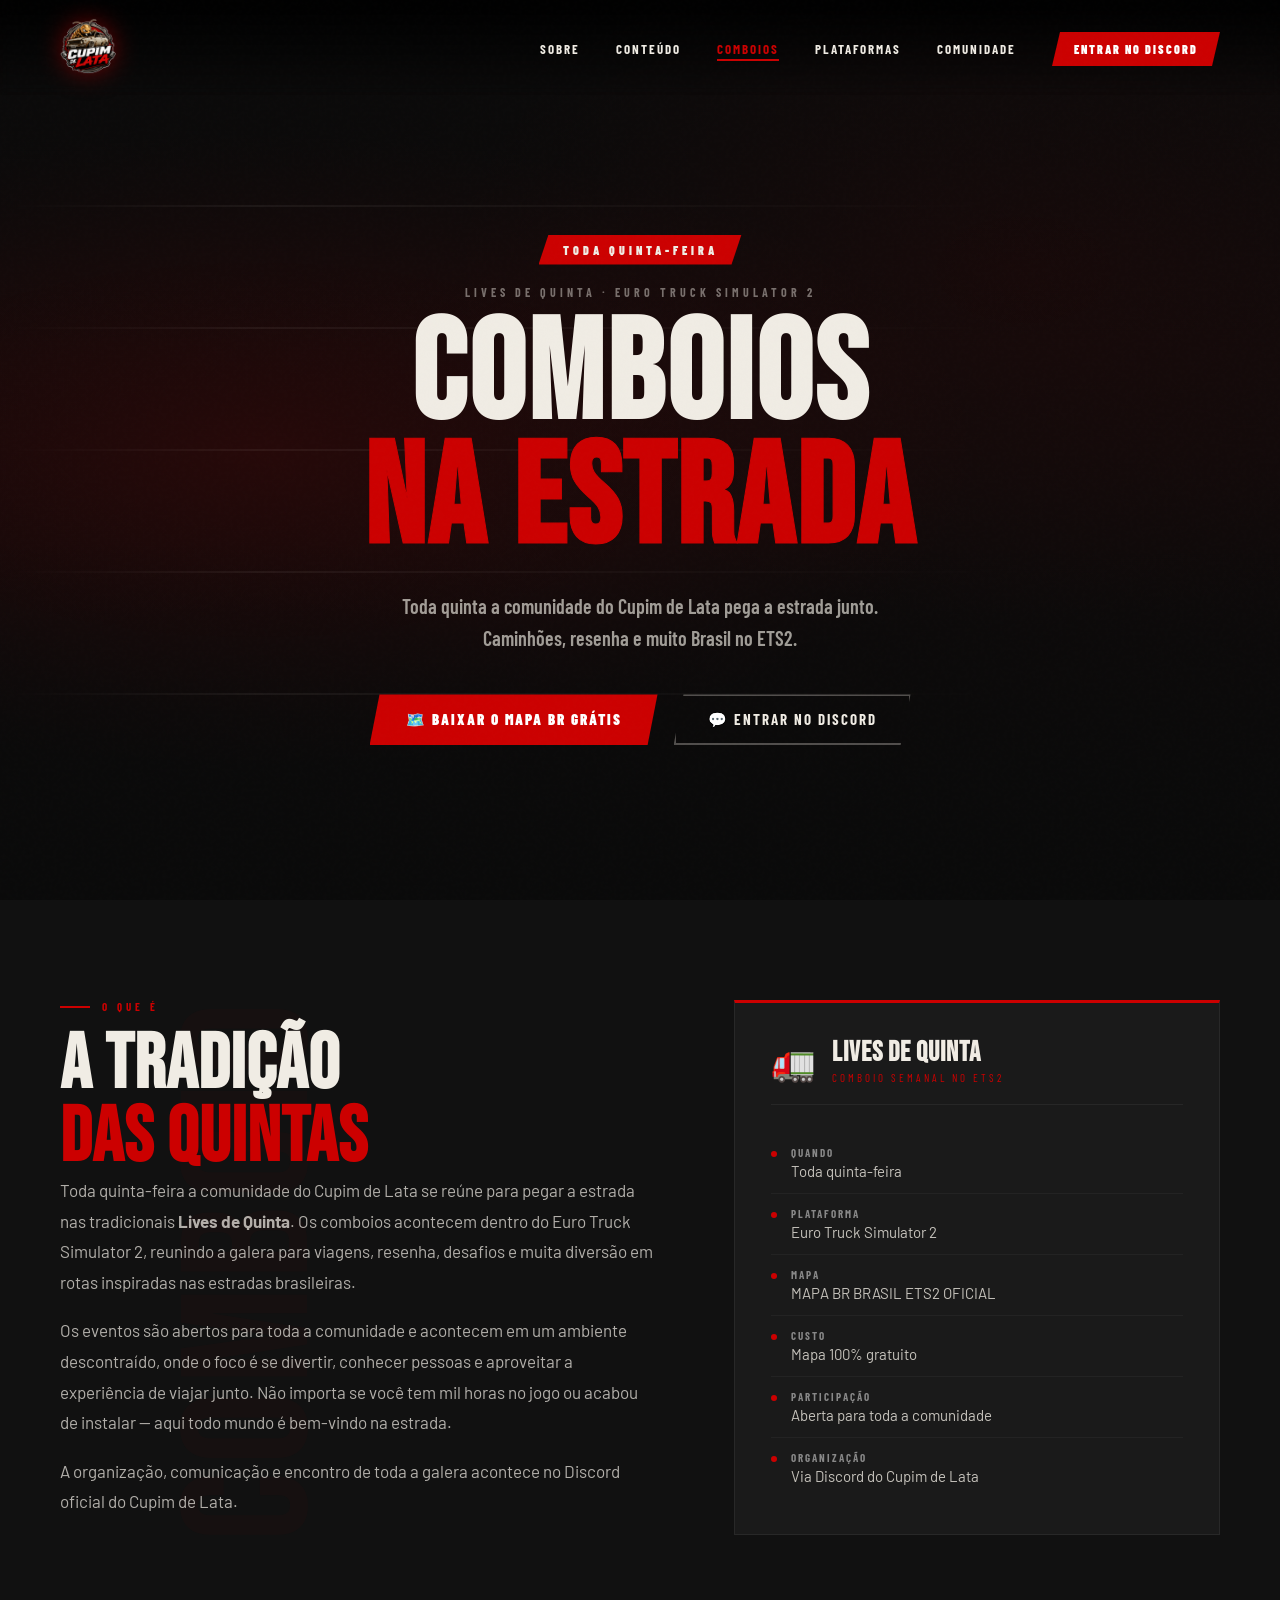
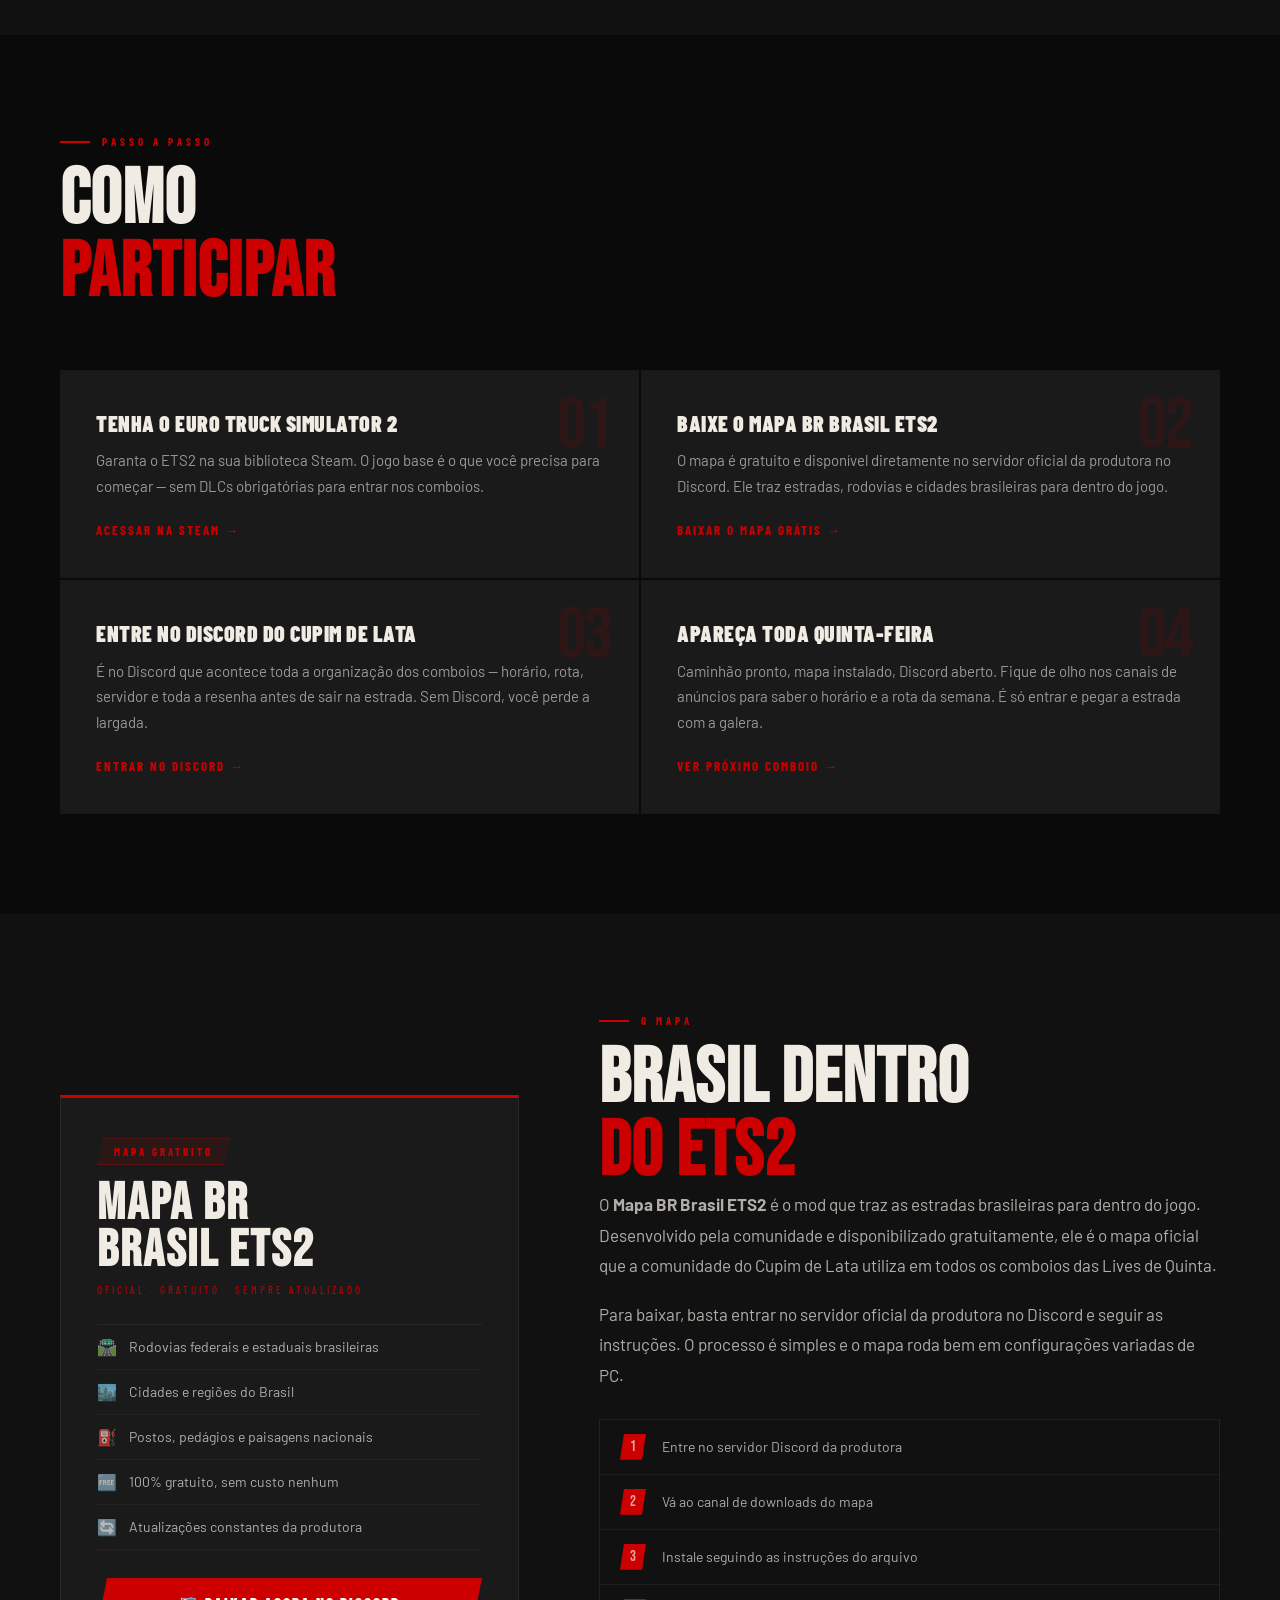
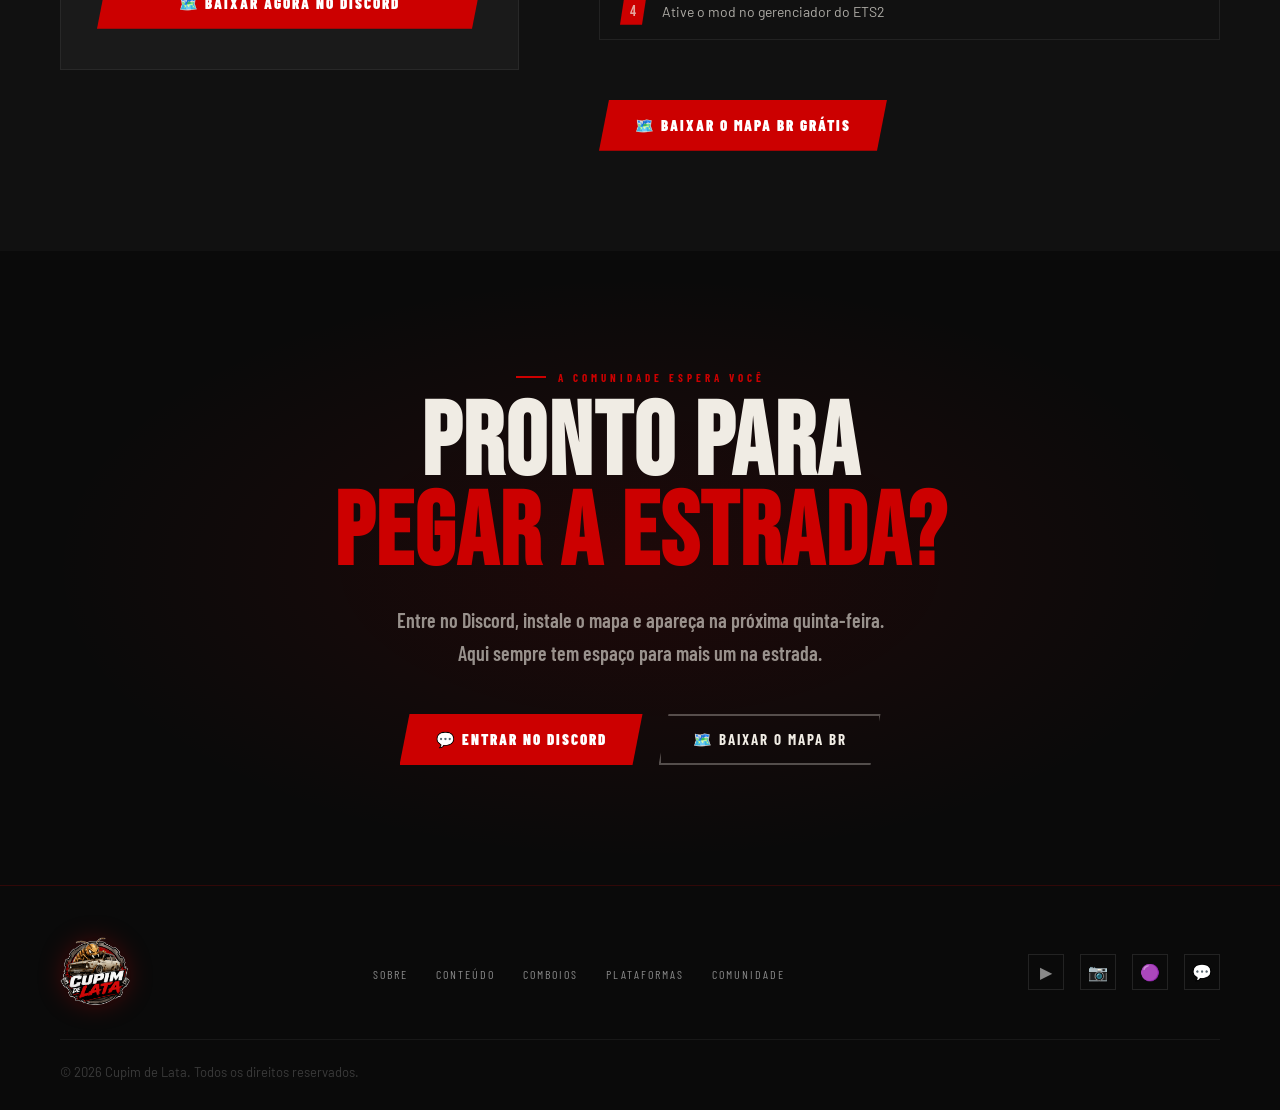
==== commit d60e504d: "Update comboios.html" ====
--- a/comboios.html
+++ b/comboios.html
@@ -53,7 +53,7 @@
     <div class="cb-hero-badge reveal">
       <span class="cb-badge-day">Toda Quinta-Feira</span>
     </div>
-    <div class="cb-hero-eyebrow reveal">Lives de Quinta · Euro Truck</div>
+    <div class="cb-hero-eyebrow reveal">Lives de Quinta · Euro Truck Simulator 2</div>
     <h1 class="cb-hero-title reveal reveal-delay-1">
       Comboios<br>
       <span>na Estrada</span>
@@ -72,24 +72,7 @@
     </div>
   </div>
 
-  <div class="cb-hero-stats">
-    <div class="cb-stat">
-      <span class="cb-stat-num">5ª</span>
-      <span class="cb-stat-label">Toda semana</span>
-    </div>
-    <div class="cb-stat">
-      <span class="cb-stat-num">ETS2</span>
-      <span class="cb-stat-label">Euro Truck Sim 2</span>
-    </div>
-    <div class="cb-stat">
-      <span class="cb-stat-num">BR</span>
-      <span class="cb-stat-label">Mapa brasileiro</span>
-    </div>
-    <div class="cb-stat">
-      <span class="cb-stat-num">∞</span>
-      <span class="cb-stat-label">Resenha na estrada</span>
-    </div>
-  </div>
+
 </section>
 
 <!-- O QUE SÃO OS COMBOIOS -->
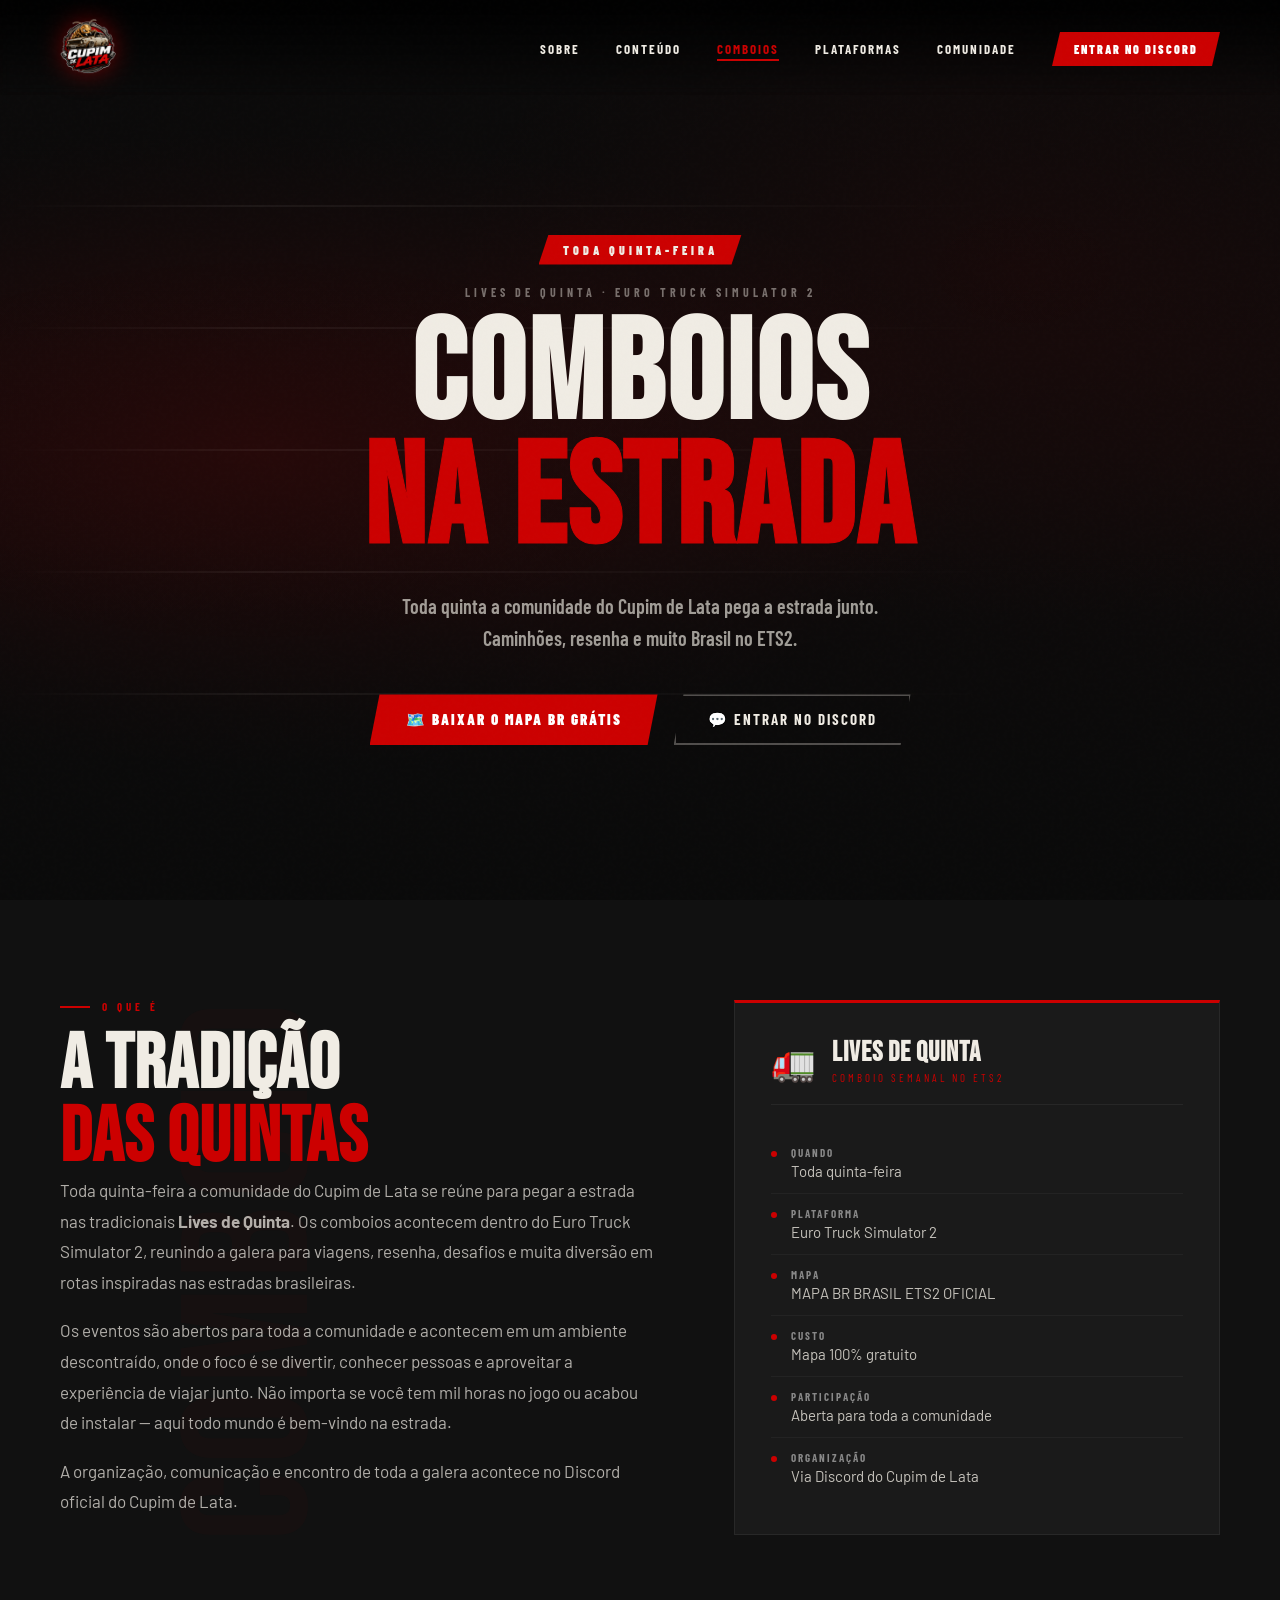
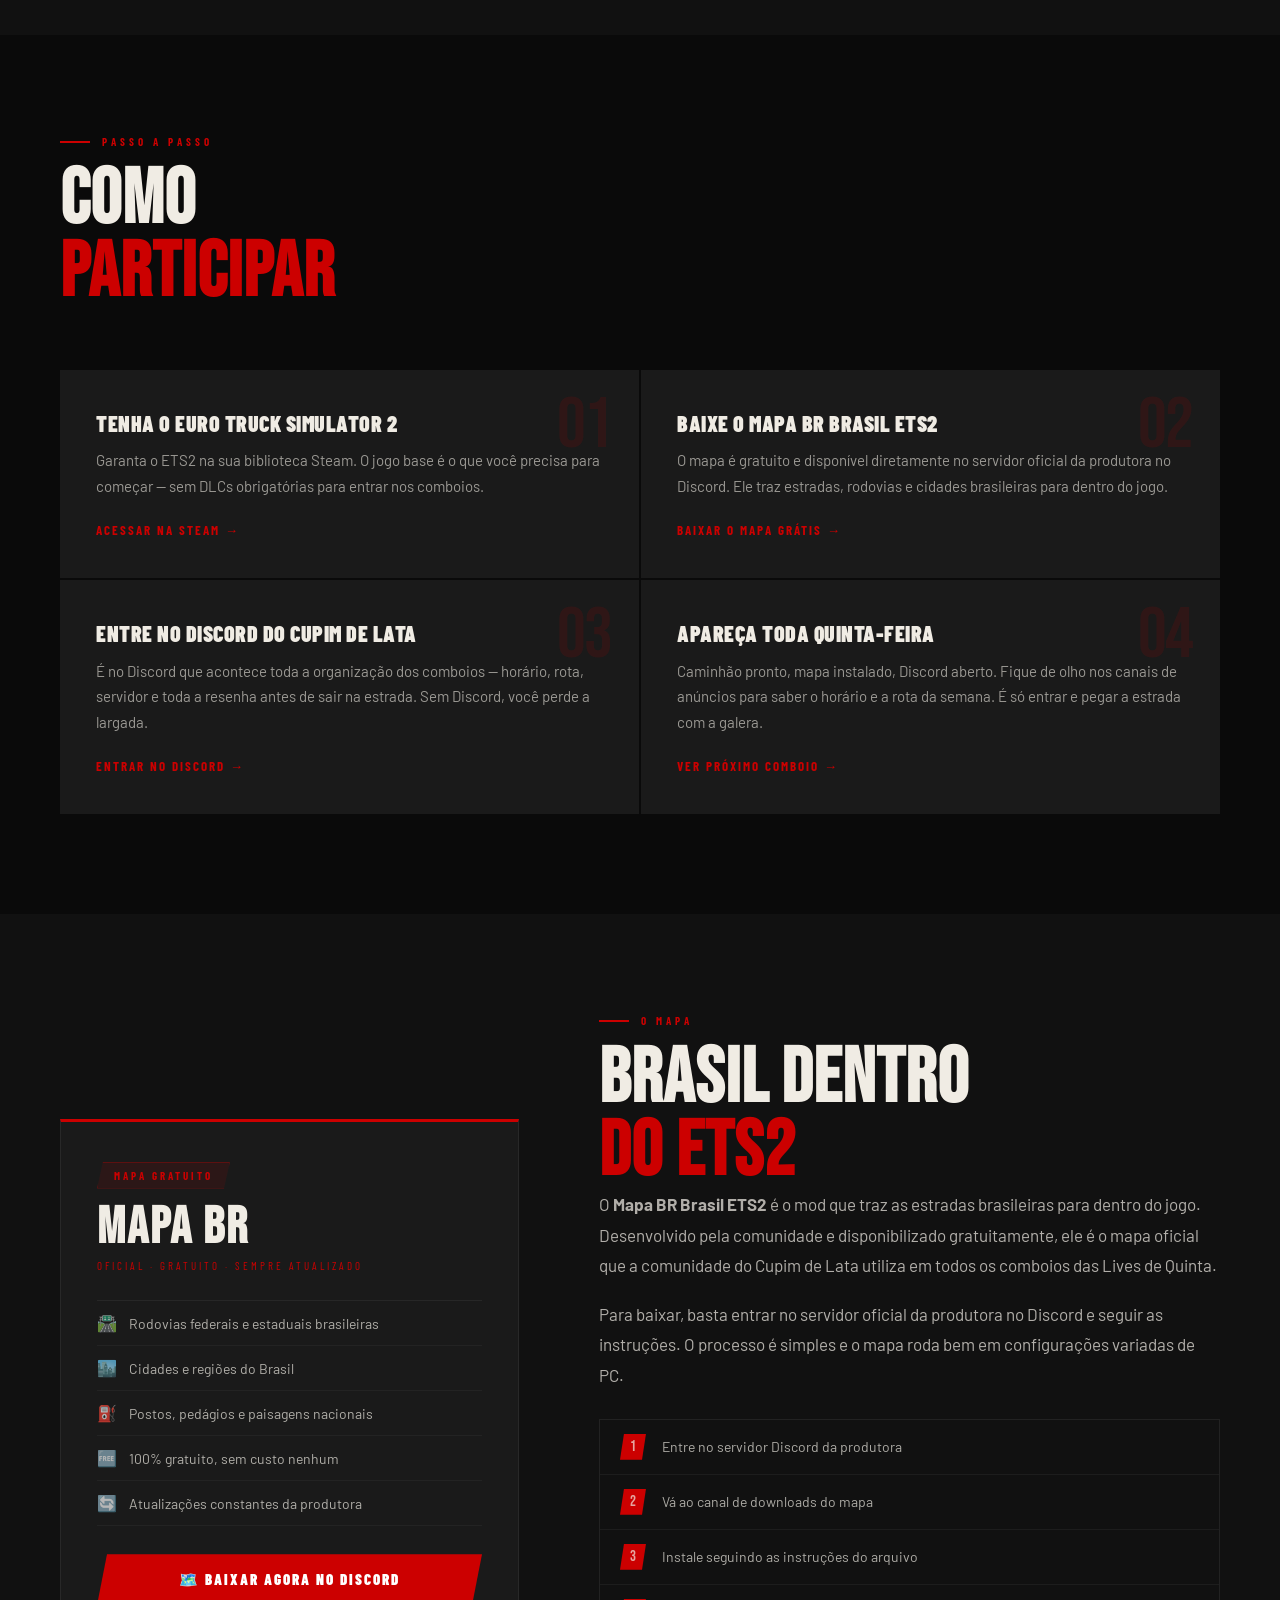
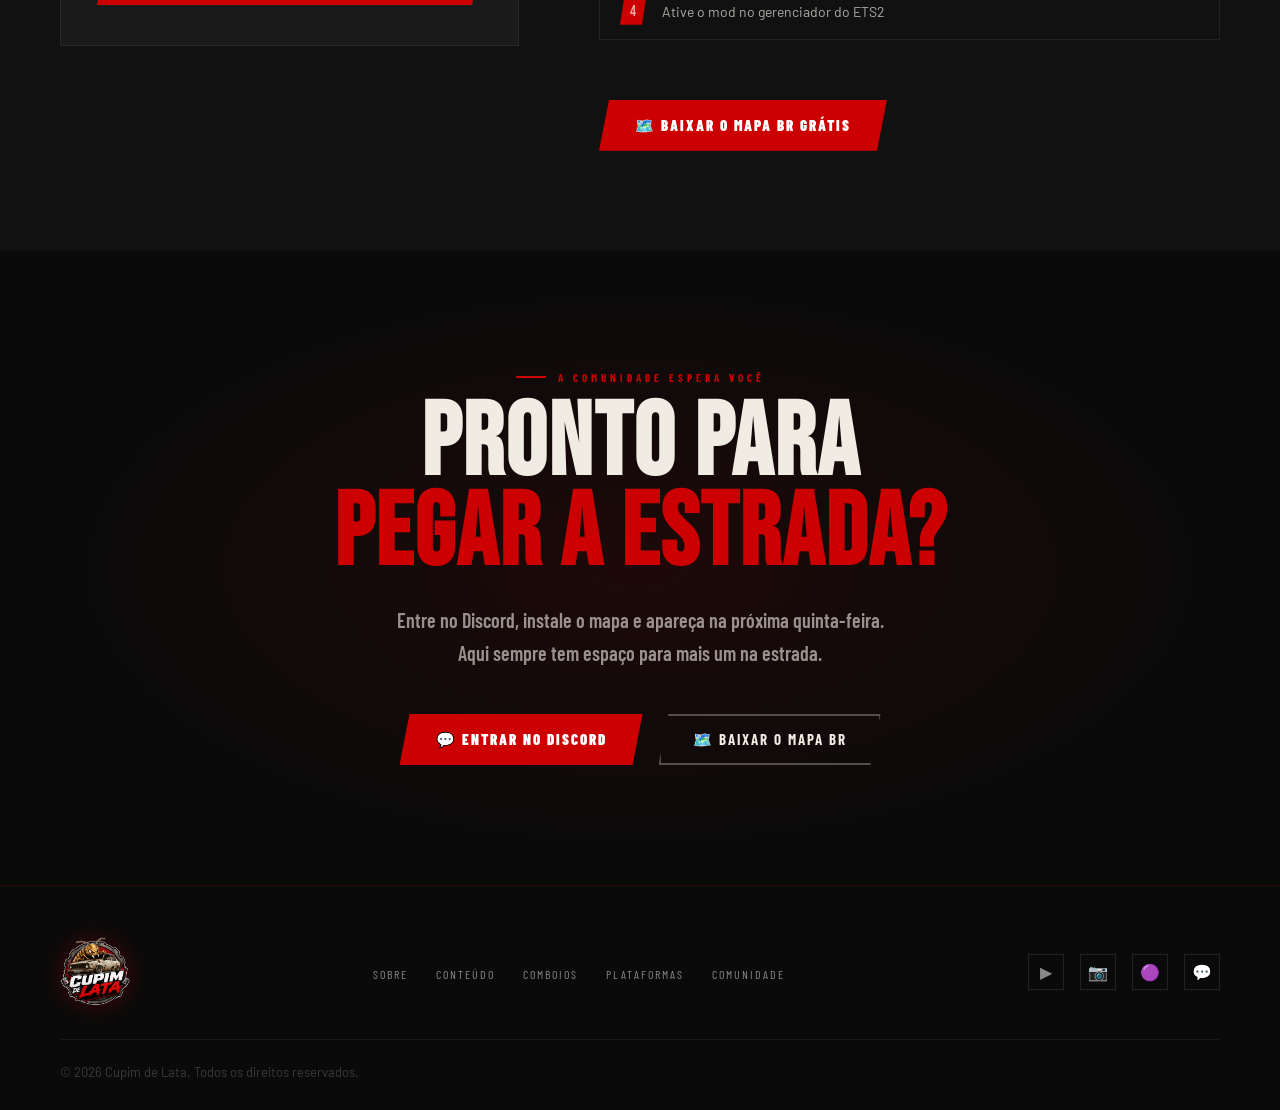
==== commit 01fa2de2: "Update comboios.html" ====
--- a/comboios.html
+++ b/comboios.html
@@ -204,7 +204,7 @@
     <div class="cb-map-visual reveal">
       <div class="cb-map-card">
         <div class="cb-map-badge">Mapa Gratuito</div>
-        <h3 class="cb-map-title">MAPA BR<br>BRASIL ETS2</h3>
+        <h3 class="cb-map-title">MAPA BR</h3>
         <p class="cb-map-sub">Oficial · Gratuito · Sempre atualizado</p>
         <div class="cb-map-features">
           <div class="cb-map-feat"><span>🛣️</span> Rodovias federais e estaduais brasileiras</div>
--- a/comboios.css
+++ b/comboios.css
@@ -154,42 +154,7 @@
   flex-wrap: wrap;
 }
 
-/* Stats bar */
-.cb-hero-stats {
-  position: relative;
-  z-index: 2;
-  width: 100%;
-  background: rgba(0,0,0,0.75);
-  border-top: 2px solid rgba(204,0,0,0.35);
-  display: flex;
-  margin-top: auto;
-}
-
-.cb-stat {
-  flex: 1;
-  text-align: center;
-  padding: 22px 20px;
-  border-right: 1px solid rgba(255,255,255,0.06);
-}
-.cb-stat:last-child { border-right: none; }
-
-.cb-stat-num {
-  font-family: 'Bebas Neue', cursive;
-  font-size: 42px;
-  color: var(--red);
-  line-height: 1;
-  display: block;
-}
-
-.cb-stat-label {
-  font-family: 'Barlow Condensed', sans-serif;
-  font-size: 11px;
-  letter-spacing: 3px;
-  text-transform: uppercase;
-  color: var(--text-muted);
-  margin-top: 4px;
-  display: block;
-}
+.cb-hero-stats { display: none; }
 
 /* ══════════════════════════════════════════
    ABOUT SECTION
@@ -612,12 +577,7 @@
   .cb-hero-actions .btn-primary,
   .cb-hero-actions .btn-outline { width: 100%; justify-content: center; }
 
-  .cb-hero-stats { flex-wrap: wrap; }
-  .cb-stat { flex: 0 0 50%; padding: 16px 12px; }
-  .cb-stat-num { font-size: 30px; }
-  .cb-stat-label { font-size: 9px; letter-spacing: 1.5px; }
-
-  /* ABOUT */
+
   .cb-about { padding: 60px 20px; }
   .cb-about-inner { grid-template-columns: 1fr; gap: 40px; }
   .cb-about-text p { font-size: 15px; }
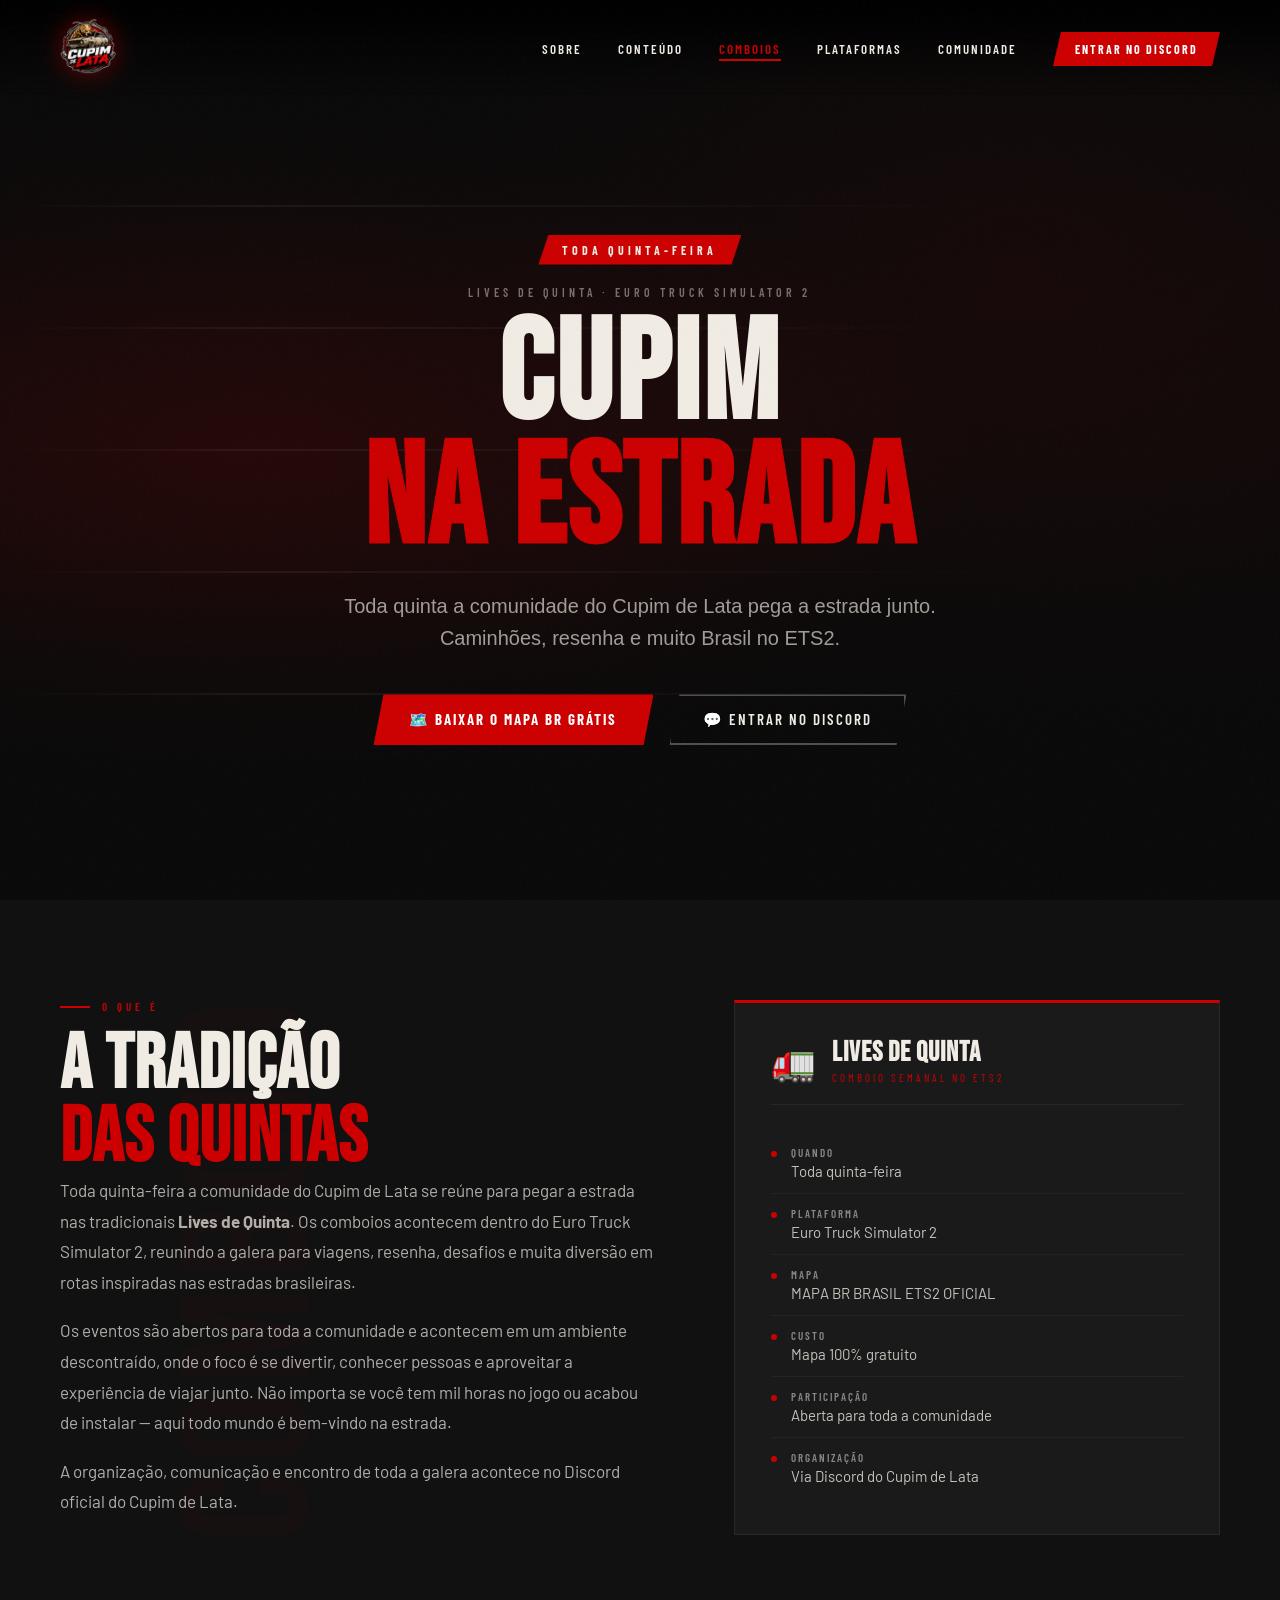
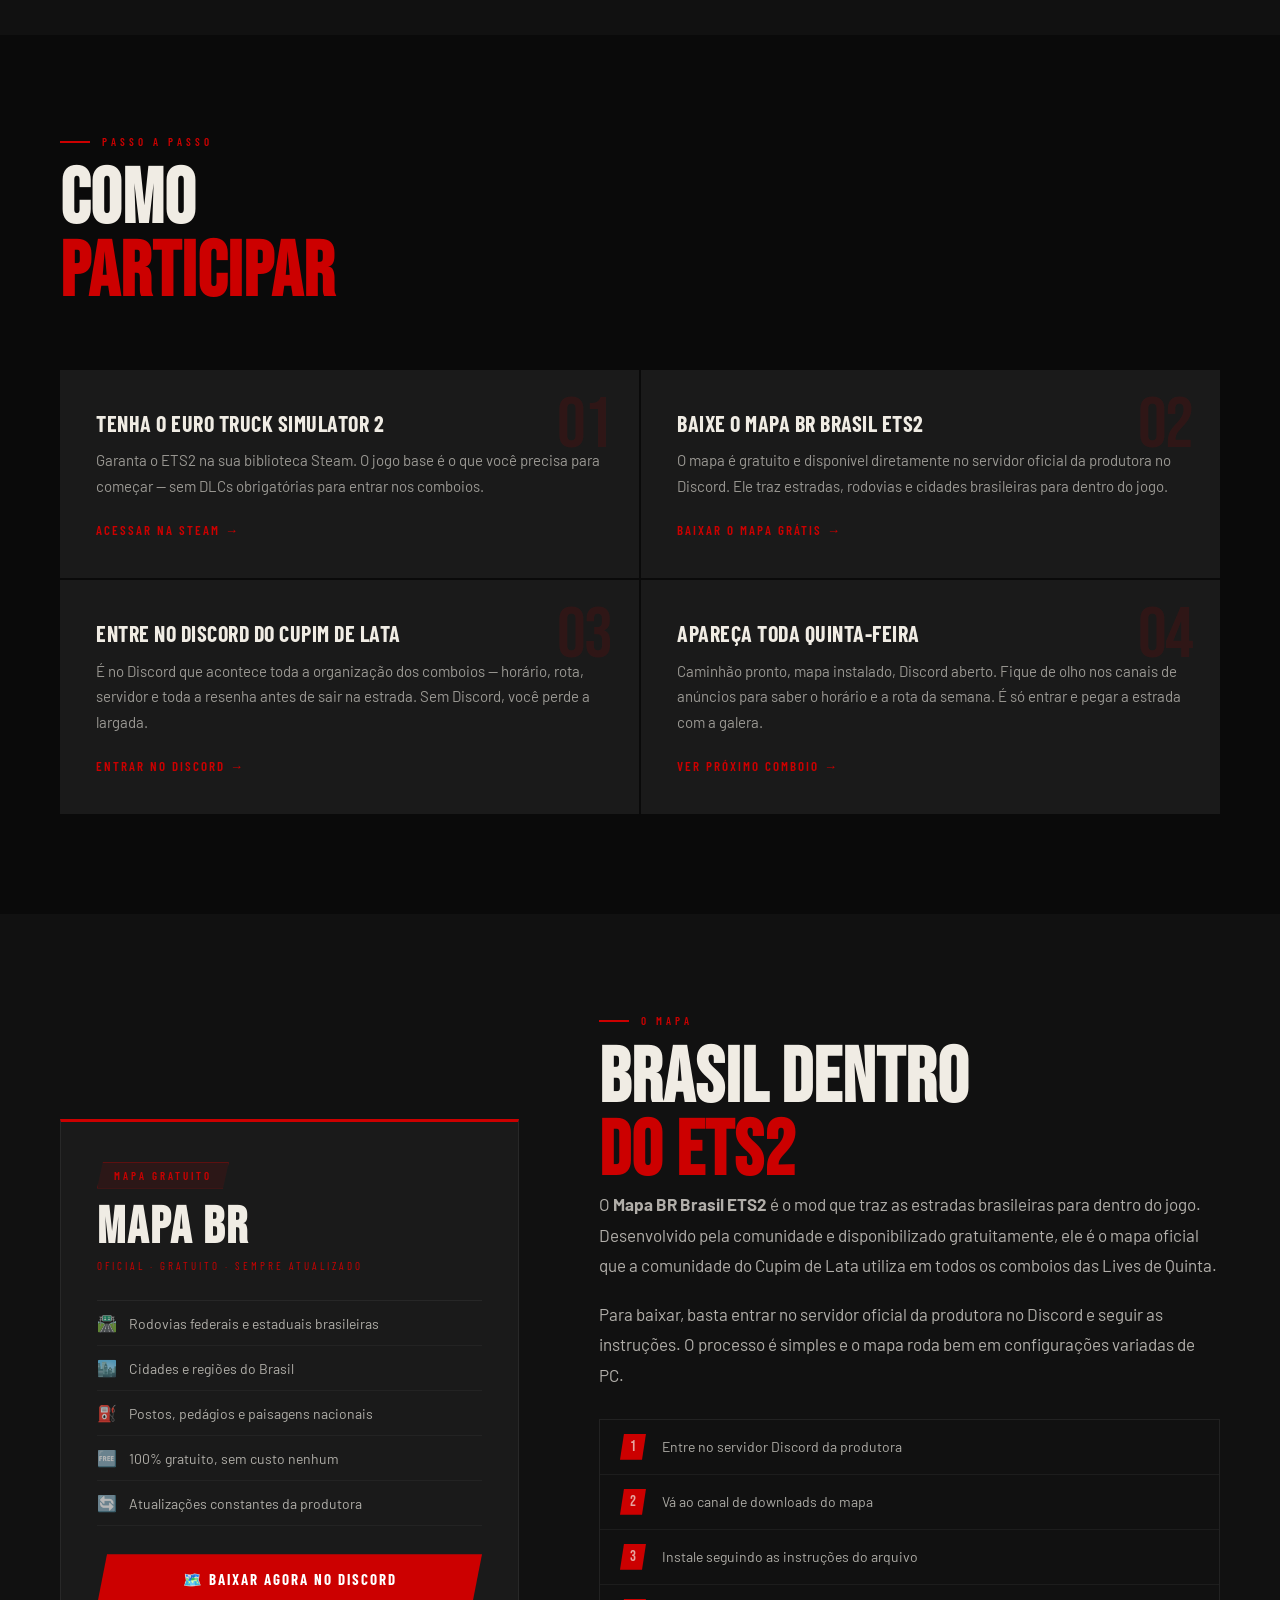
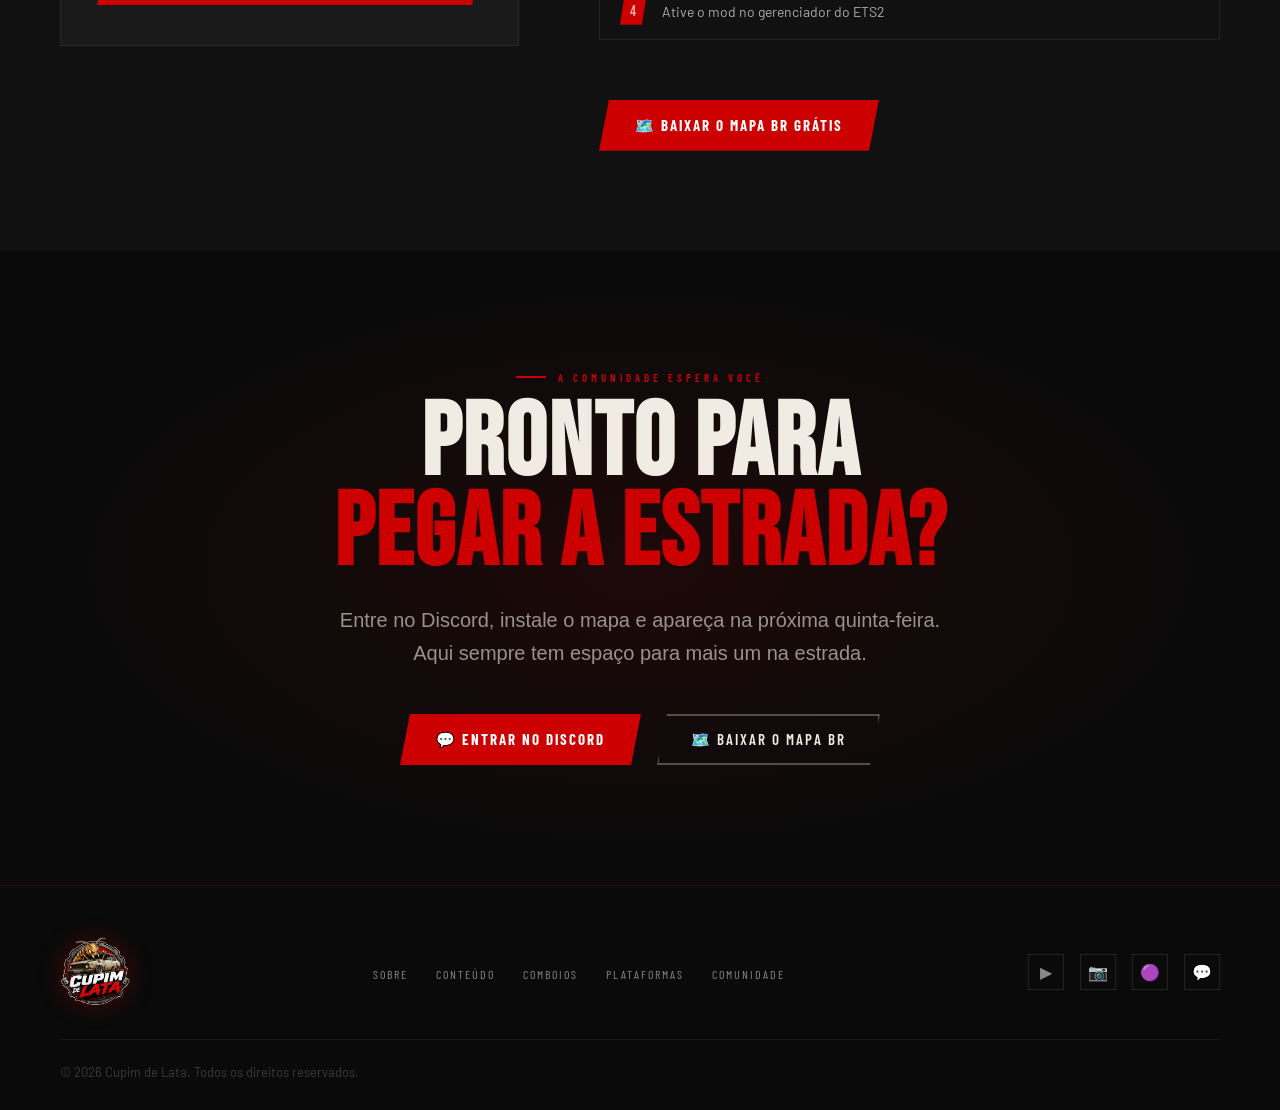
==== commit a0b81075: "Update comboios.html" ====
--- a/comboios.html
+++ b/comboios.html
@@ -55,7 +55,7 @@
     </div>
     <div class="cb-hero-eyebrow reveal">Lives de Quinta · Euro Truck Simulator 2</div>
     <h1 class="cb-hero-title reveal reveal-delay-1">
-      Comboios<br>
+      Cupim<br>
       <span>na Estrada</span>
     </h1>
     <p class="cb-hero-sub reveal reveal-delay-2">
--- a/style.css
+++ b/style.css
@@ -63,7 +63,7 @@
     text-decoration: none;
     color: var(--white);
     font-family: 'Barlow Condensed', sans-serif;
-    font-weight: 700;
+    font-weight: 600; /* era 700 */
     font-size: 13px;
     letter-spacing: 2px;
     text-transform: uppercase;
@@ -89,7 +89,7 @@
     padding: 10px 22px;
     clip-path: polygon(8px 0%, 100% 0%, calc(100% - 8px) 100%, 0% 100%);
     font-family: 'Barlow Condensed', sans-serif !important;
-    font-weight: 900 !important;
+    font-weight: 700 !important; /* era 900 */
     font-size: 12px !important;
     letter-spacing: 2px !important;
     transition: background 0.2s !important;
@@ -174,7 +174,7 @@
 
   .hero-eyebrow {
     font-family: 'Barlow Condensed', sans-serif;
-    font-weight: 700;
+    font-weight: 600; /* era 700 */
     font-size: 12px;
     letter-spacing: 4px;
     text-transform: uppercase;
@@ -210,7 +210,7 @@
 
   .hero-subtitle {
     font-family: 'Barlow Condensed', sans-serif;
-    font-weight: 600;
+    font-weight: 500; /* era 600 */
     font-size: clamp(16px, 2.2vw, 22px);
     color: rgba(240,236,228,0.7);
     line-height: 1.5;
@@ -232,7 +232,7 @@
     background: var(--red);
     color: #fff;
     font-family: 'Barlow Condensed', sans-serif;
-    font-weight: 900;
+    font-weight: 700; /* era 900 */
     font-size: 15px;
     letter-spacing: 2px;
     text-transform: uppercase;
@@ -263,7 +263,7 @@
     background: transparent;
     color: var(--white);
     font-family: 'Barlow Condensed', sans-serif;
-    font-weight: 700;
+    font-weight: 600; /* era 700 */
     font-size: 15px;
     letter-spacing: 2px;
     text-transform: uppercase;
@@ -329,7 +329,7 @@
 
   .section-tag {
     font-family: 'Barlow Condensed', sans-serif;
-    font-weight: 700;
+    font-weight: 600; /* era 700 */
     font-size: 11px;
     letter-spacing: 4px;
     text-transform: uppercase;
@@ -434,7 +434,7 @@
   .pilot-badge-icon { font-size: 22px; }
   .pilot-badge-text {
     font-family: 'Barlow Condensed', sans-serif;
-    font-weight: 700;
+    font-weight: 600; /* era 700 */
     font-size: 13px;
     letter-spacing: 2px;
     text-transform: uppercase;
@@ -494,7 +494,7 @@
 
   .card-title {
     font-family: 'Barlow Condensed', sans-serif;
-    font-weight: 900;
+    font-weight: 700; /* era 900 */
     font-size: 22px;
     letter-spacing: 1px;
     text-transform: uppercase;
@@ -548,7 +548,7 @@
     margin: 24px 0;
     font-family: 'Barlow Condensed', sans-serif;
     font-size: 16px;
-    font-weight: 600;
+    font-weight: 500; /* era 600 */
     letter-spacing: 0.5px;
     color: rgba(240,236,228,0.85);
   }
@@ -671,7 +671,7 @@
 
   .platform-name {
     font-family: 'Barlow Condensed', sans-serif;
-    font-weight: 700;
+    font-weight: 600; /* era 700 */
     font-size: 13px;
     letter-spacing: 3px;
     text-transform: uppercase;
@@ -731,7 +731,7 @@
     border-bottom: 1px solid rgba(255,255,255,0.05);
     font-family: 'Barlow Condensed', sans-serif;
     font-size: 15px;
-    font-weight: 600;
+    font-weight: 500; /* era 600 */
     letter-spacing: 0.5px;
     color: rgba(240,236,228,0.75);
     transition: background 0.2s, color 0.2s;
@@ -786,7 +786,7 @@
     background: #5865f2;
     color: #fff;
     font-family: 'Barlow Condensed', sans-serif;
-    font-weight: 900;
+    font-weight: 700; /* era 900 */
     font-size: 15px;
     letter-spacing: 2px;
     text-transform: uppercase;
@@ -1010,7 +1010,7 @@
       width: 100%;
       max-width: 100%;
       margin: 0;
-      padding-top: 88px; /* nav height */
+      padding-top: 88px;
     }
     .hero-left {
       padding: 32px 20px 24px;
--- a/comboios.css
+++ b/comboios.css
@@ -96,7 +96,7 @@
   display: inline-block;
   background: var(--red);
   font-family: 'Barlow Condensed', sans-serif;
-  font-weight: 900;
+  font-weight: 700; /* era 900 */
   font-size: 12px;
   letter-spacing: 4px;
   text-transform: uppercase;
@@ -112,7 +112,7 @@
 
 .cb-hero-eyebrow {
   font-family: 'Barlow Condensed', sans-serif;
-  font-weight: 700;
+  font-weight: 600; /* era 700 */
   font-size: 12px;
   letter-spacing: 4px;
   text-transform: uppercase;
@@ -137,7 +137,7 @@
 
 .cb-hero-sub {
   font-family: 'Barlow Condensed', sans-serif;
-  font-weight: 600;
+  font-weight: 500; /* era 600 */
   font-size: clamp(16px, 2vw, 20px);
   color: rgba(240,236,228,0.65);
   line-height: 1.6;
@@ -263,7 +263,7 @@
 .cb-info-list strong {
   display: block;
   font-family: 'Barlow Condensed', sans-serif;
-  font-weight: 700;
+  font-weight: 600; /* era 700 */
   font-size: 11px;
   letter-spacing: 2px;
   text-transform: uppercase;
@@ -343,7 +343,7 @@
 
 .cb-step-title {
   font-family: 'Barlow Condensed', sans-serif;
-  font-weight: 900;
+  font-weight: 700; /* era 900 */
   font-size: 22px;
   letter-spacing: 0.5px;
   text-transform: uppercase;
@@ -363,7 +363,7 @@
   display: inline-flex;
   align-items: center;
   font-family: 'Barlow Condensed', sans-serif;
-  font-weight: 700;
+  font-weight: 600; /* era 700 */
   font-size: 13px;
   letter-spacing: 2px;
   text-transform: uppercase;
@@ -409,7 +409,7 @@
   background: rgba(204,0,0,0.1);
   border: 1px solid rgba(204,0,0,0.3);
   font-family: 'Barlow Condensed', sans-serif;
-  font-weight: 700;
+  font-weight: 600; /* era 700 */
   font-size: 11px;
   letter-spacing: 3px;
   text-transform: uppercase;
@@ -542,7 +542,7 @@
 
 .cb-cta-sub {
   font-family: 'Barlow Condensed', sans-serif;
-  font-weight: 600;
+  font-weight: 500; /* era 600 */
   font-size: clamp(16px, 2vw, 20px);
   color: rgba(240,236,228,0.6);
   line-height: 1.65;
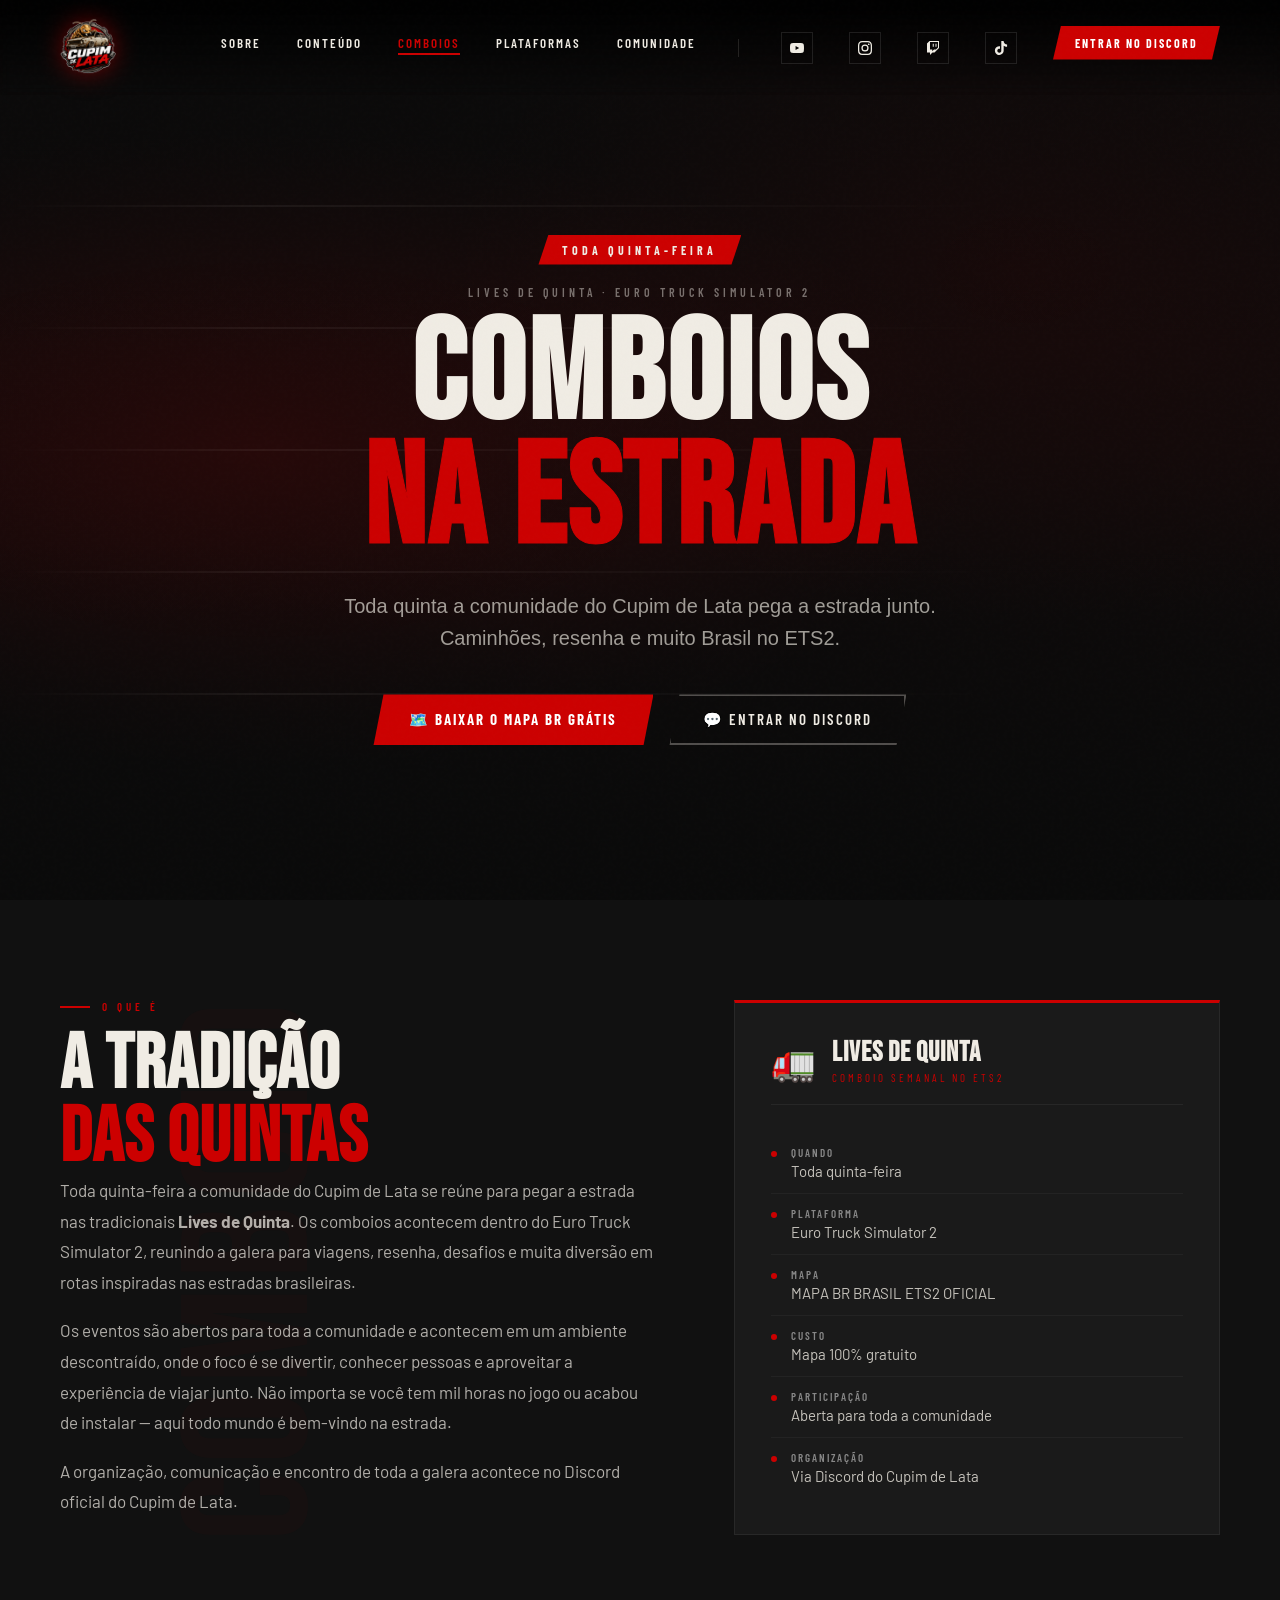
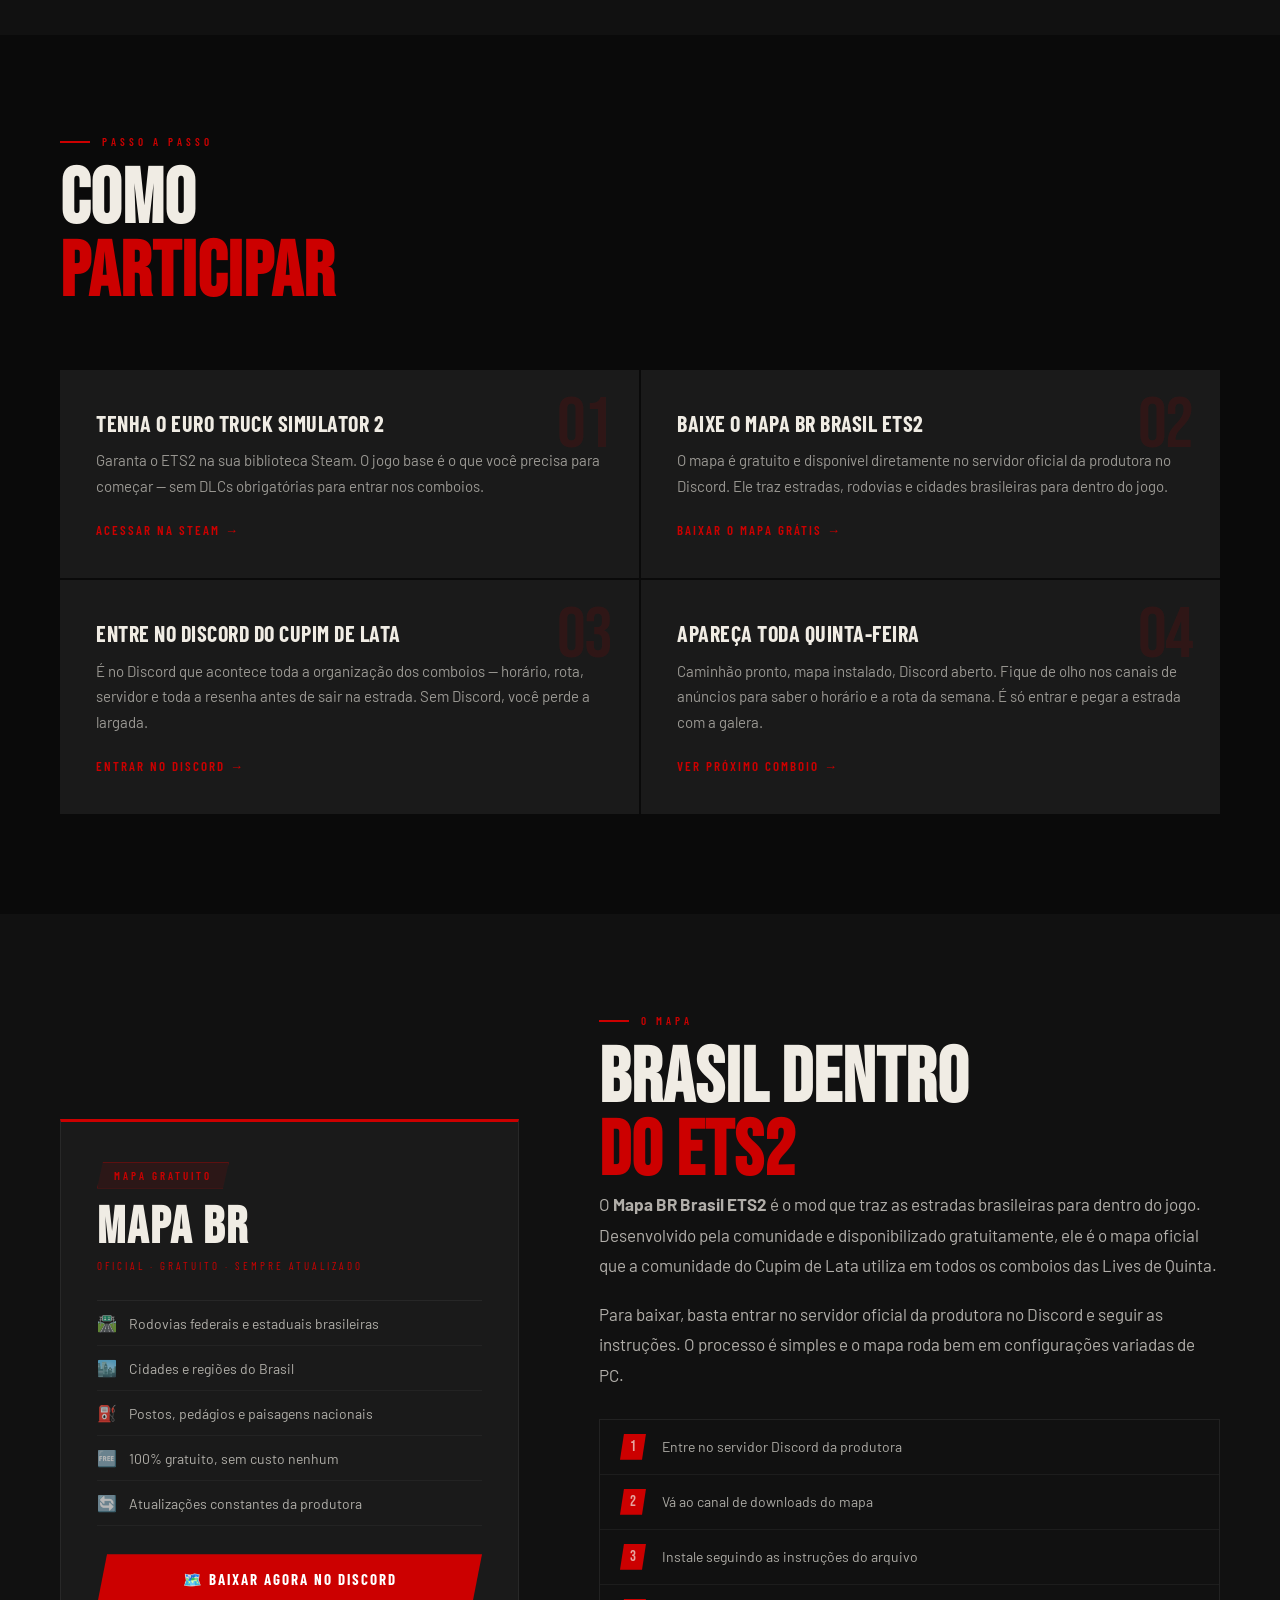
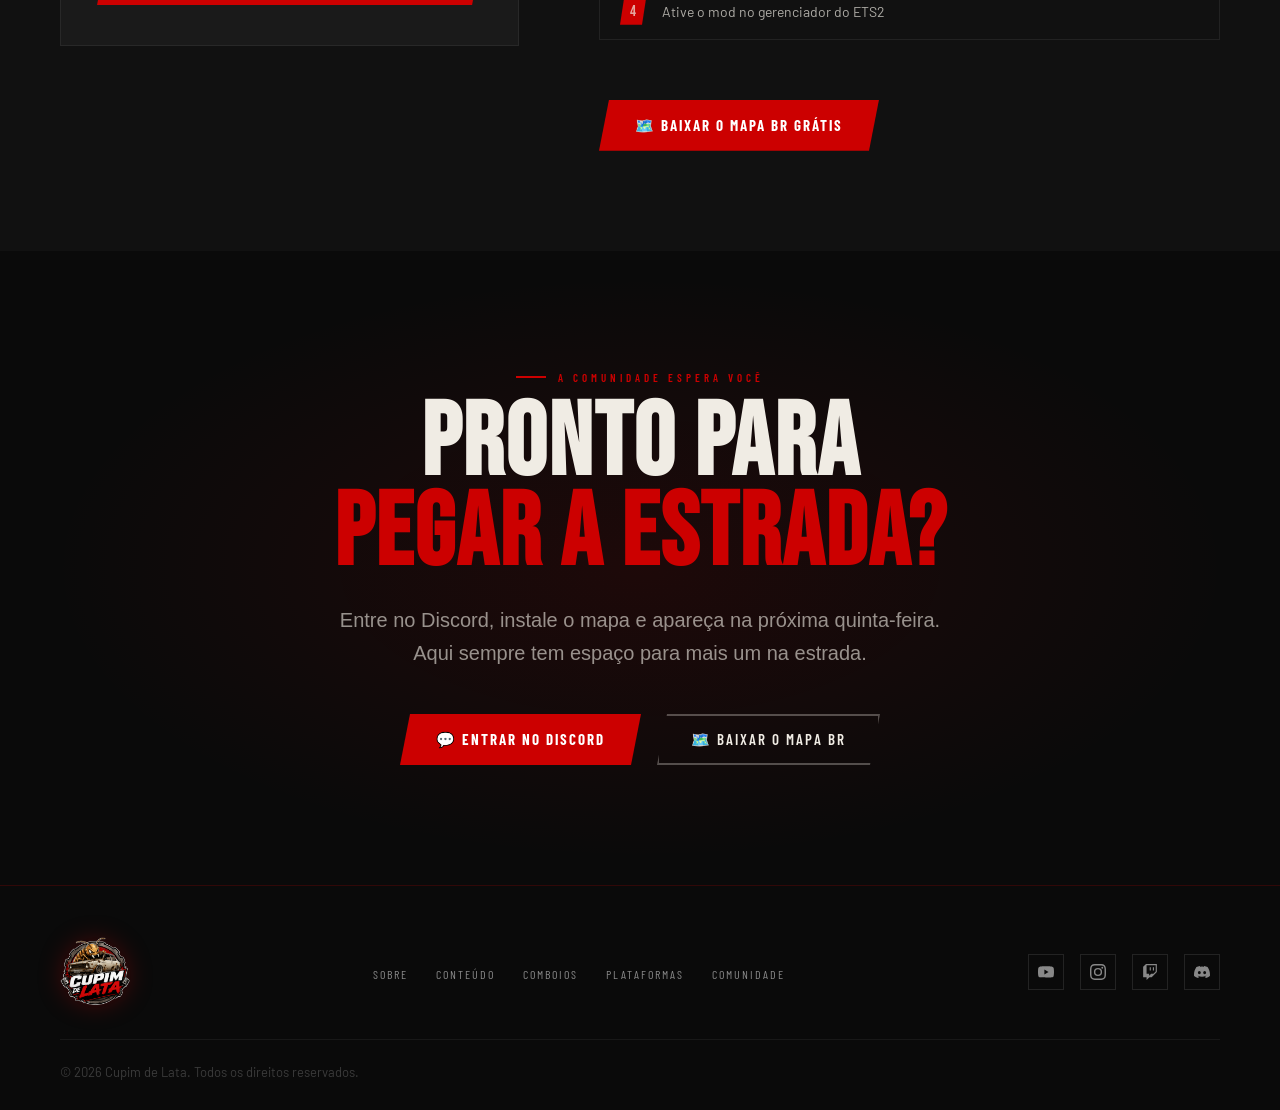
==== commit 115ef117: "Update comboios.html" ====
--- a/comboios.html
+++ b/comboios.html
@@ -10,6 +10,36 @@
 <link href="https://fonts.googleapis.com/css2?family=Bebas+Neue&family=Barlow+Condensed:wght@400;600;700;900&family=Barlow:wght@400;500;600&display=swap" rel="stylesheet">
 <link rel="stylesheet" href="style.css">
 <link rel="stylesheet" href="comboios.css">
+<style>
+  /* ── NAV SOCIAL ICONS ── */
+  .nav-social-divider {
+    width: 1px;
+    height: 18px;
+    background: rgba(240,236,228,0.12);
+    margin: 0 6px;
+    align-self: center;
+    display: list-item;
+    list-style: none;
+  }
+  .nav-social-icon {
+    display: flex;
+    align-items: center;
+    justify-content: center;
+    width: 32px;
+    height: 32px;
+    border: 1px solid rgba(255,255,255,0.1);
+    color: var(--text-muted);
+    text-decoration: none;
+    transition: border-color 0.25s, color 0.25s, background 0.25s;
+  }
+  .nav-social-icon:hover {
+    border-color: var(--red);
+    color: var(--red);
+    background: rgba(204,0,0,0.08);
+  }
+  .nav-social-icon::after { display: none !important; }
+  .nav-social-icon svg { width: 14px; height: 14px; display: block; flex-shrink: 0; }
+</style>
 </head>
 <body>
 
@@ -24,6 +54,11 @@
     <li><a href="comboios.html" class="nav-active">Comboios</a></li>
     <li><a href="index.html#plataformas">Plataformas</a></li>
     <li><a href="index.html#comunidade">Comunidade</a></li>
+    <li class="nav-social-divider"></li>
+    <li><a href="https://youtube.com/@cupimdelata" class="nav-social-icon" target="_blank" rel="noopener" aria-label="YouTube"><svg viewBox="0 0 24 24" fill="currentColor"><path d="M23.498 6.186a3.016 3.016 0 0 0-2.122-2.136C19.505 3.545 12 3.545 12 3.545s-7.505 0-9.377.505A3.017 3.017 0 0 0 .502 6.186C0 8.07 0 12 0 12s0 3.93.502 5.814a3.016 3.016 0 0 0 2.122 2.136c1.871.505 9.376.505 9.376.505s7.505 0 9.377-.505a3.015 3.015 0 0 0 2.122-2.136C24 15.93 24 12 24 12s0-3.93-.502-5.814zM9.545 15.568V8.432L15.818 12l-6.273 3.568z"/></svg></a></li>
+    <li><a href="https://instagram.com/cupim.delata" class="nav-social-icon" target="_blank" rel="noopener" aria-label="Instagram"><svg viewBox="0 0 24 24" fill="currentColor"><path d="M12 2.163c3.204 0 3.584.012 4.85.07 3.252.148 4.771 1.691 4.919 4.919.058 1.265.069 1.645.069 4.849 0 3.205-.012 3.584-.069 4.849-.149 3.225-1.664 4.771-4.919 4.919-1.266.058-1.644.07-4.85.07-3.204 0-3.584-.012-4.849-.07-3.26-.149-4.771-1.699-4.919-4.92-.058-1.265-.07-1.644-.07-4.849 0-3.204.013-3.583.07-4.849.149-3.227 1.664-4.771 4.919-4.919 1.266-.057 1.645-.069 4.849-.069zM12 0C8.741 0 8.333.014 7.053.072 2.695.272.273 2.69.073 7.052.014 8.333 0 8.741 0 12c0 3.259.014 3.668.072 4.948.2 4.358 2.618 6.78 6.98 6.98C8.333 23.986 8.741 24 12 24c3.259 0 3.668-.014 4.948-.072 4.354-.2 6.782-2.618 6.979-6.98.059-1.28.073-1.689.073-4.948 0-3.259-.014-3.667-.072-4.947-.196-4.354-2.617-6.78-6.979-6.98C15.668.014 15.259 0 12 0zm0 5.838a6.162 6.162 0 1 0 0 12.324 6.162 6.162 0 0 0 0-12.324zM12 16a4 4 0 1 1 0-8 4 4 0 0 1 0 8zm6.406-11.845a1.44 1.44 0 1 0 0 2.881 1.44 1.44 0 0 0 0-2.881z"/></svg></a></li>
+    <li><a href="https://twitch.tv/cupimdelata" class="nav-social-icon" target="_blank" rel="noopener" aria-label="Twitch"><svg viewBox="0 0 24 24" fill="currentColor"><path d="M11.571 4.714h1.715v5.143H11.57zm4.715 0H18v5.143h-1.714zM6 0L1.714 4.286v15.428h5.143V24l4.286-4.286h3.428L22.286 12V0zm14.571 11.143l-3.428 3.428h-3.429l-3 3v-3H6.857V1.714h13.714z"/></svg></a></li>
+    <li><a href="https://tiktok.com/@cupimdelata" class="nav-social-icon" target="_blank" rel="noopener" aria-label="TikTok"><svg viewBox="0 0 24 24" fill="currentColor"><path d="M12.525.02c1.31-.02 2.61-.01 3.91-.02.08 1.53.63 3.09 1.75 4.17 1.12 1.11 2.7 1.62 4.24 1.79v4.03c-1.44-.05-2.89-.35-4.2-.97-.57-.26-1.1-.59-1.62-.93-.01 2.92.01 5.84-.02 8.75-.08 1.4-.54 2.79-1.35 3.94-1.31 1.92-3.58 3.17-5.91 3.21-1.43.08-2.86-.31-4.08-1.03-2.02-1.19-3.44-3.37-3.65-5.71-.02-.5-.03-1-.01-1.49.18-1.9 1.12-3.72 2.58-4.96 1.66-1.44 3.98-2.13 6.15-1.72.02 1.48-.04 2.96-.04 4.44-.99-.32-2.15-.23-3.02.37-.63.41-1.11 1.04-1.36 1.75-.21.51-.15 1.07-.14 1.61.24 1.64 1.82 3.02 3.5 2.87 1.12-.01 2.19-.66 2.77-1.61.19-.33.4-.67.41-1.06.1-1.79.06-3.57.07-5.36.01-4.03-.01-8.05.02-12.07z"/></svg></a></li>
     <li><a href="https://discord.gg/Wpn9NADYtA" class="nav-cta">Entrar no Discord</a></li>
   </ul>
   <div class="nav-hamburger" id="hamburger" onclick="toggleMenu()">
@@ -55,7 +90,7 @@
     </div>
     <div class="cb-hero-eyebrow reveal">Lives de Quinta · Euro Truck Simulator 2</div>
     <h1 class="cb-hero-title reveal reveal-delay-1">
-      Cupim<br>
+      Comboios<br>
       <span>na Estrada</span>
     </h1>
     <p class="cb-hero-sub reveal reveal-delay-2">
@@ -71,8 +106,6 @@
       </a>
     </div>
   </div>
-
-
 </section>
 
 <!-- O QUE SÃO OS COMBOIOS -->
@@ -294,10 +327,18 @@
       <li><a href="index.html#comunidade">Comunidade</a></li>
     </ul>
     <div class="footer-social">
-      <a href="https://youtube.com/@cupimdelata" class="social-icon">▶</a>
-      <a href="https://instagram.com/cupim.delata" class="social-icon">📷</a>
-      <a href="https://twitch.tv/cupimdelata" class="social-icon">🟣</a>
-      <a href="https://discord.gg/Wpn9NADYtA" class="social-icon">💬</a>
+      <a href="https://youtube.com/@cupimdelata" class="social-icon" target="_blank" rel="noopener">
+        <svg viewBox="0 0 24 24" width="16" height="16" fill="currentColor"><path d="M23.498 6.186a3.016 3.016 0 0 0-2.122-2.136C19.505 3.545 12 3.545 12 3.545s-7.505 0-9.377.505A3.017 3.017 0 0 0 .502 6.186C0 8.07 0 12 0 12s0 3.93.502 5.814a3.016 3.016 0 0 0 2.122 2.136c1.871.505 9.376.505 9.376.505s7.505 0 9.377-.505a3.015 3.015 0 0 0 2.122-2.136C24 15.93 24 12 24 12s0-3.93-.502-5.814zM9.545 15.568V8.432L15.818 12l-6.273 3.568z"/></svg>
+      </a>
+      <a href="https://instagram.com/cupim.delata" class="social-icon" target="_blank" rel="noopener">
+        <svg viewBox="0 0 24 24" width="16" height="16" fill="currentColor"><path d="M12 2.163c3.204 0 3.584.012 4.85.07 3.252.148 4.771 1.691 4.919 4.919.058 1.265.069 1.645.069 4.849 0 3.205-.012 3.584-.069 4.849-.149 3.225-1.664 4.771-4.919 4.919-1.266.058-1.644.07-4.85.07-3.204 0-3.584-.012-4.849-.07-3.26-.149-4.771-1.699-4.919-4.92-.058-1.265-.07-1.644-.07-4.849 0-3.204.013-3.583.07-4.849.149-3.227 1.664-4.771 4.919-4.919 1.266-.057 1.645-.069 4.849-.069zM12 0C8.741 0 8.333.014 7.053.072 2.695.272.273 2.69.073 7.052.014 8.333 0 8.741 0 12c0 3.259.014 3.668.072 4.948.2 4.358 2.618 6.78 6.98 6.98C8.333 23.986 8.741 24 12 24c3.259 0 3.668-.014 4.948-.072 4.354-.2 6.782-2.618 6.979-6.98.059-1.28.073-1.689.073-4.948 0-3.259-.014-3.667-.072-4.947-.196-4.354-2.617-6.78-6.979-6.98C15.668.014 15.259 0 12 0zm0 5.838a6.162 6.162 0 1 0 0 12.324 6.162 6.162 0 0 0 0-12.324zM12 16a4 4 0 1 1 0-8 4 4 0 0 1 0 8zm6.406-11.845a1.44 1.44 0 1 0 0 2.881 1.44 1.44 0 0 0 0-2.881z"/></svg>
+      </a>
+      <a href="https://twitch.tv/cupimdelata" class="social-icon" target="_blank" rel="noopener">
+        <svg viewBox="0 0 24 24" width="16" height="16" fill="currentColor"><path d="M11.571 4.714h1.715v5.143H11.57zm4.715 0H18v5.143h-1.714zM6 0L1.714 4.286v15.428h5.143V24l4.286-4.286h3.428L22.286 12V0zm14.571 11.143l-3.428 3.428h-3.429l-3 3v-3H6.857V1.714h13.714z"/></svg>
+      </a>
+      <a href="https://discord.gg/Wpn9NADYtA" class="social-icon" target="_blank" rel="noopener">
+        <svg viewBox="0 0 24 24" width="16" height="16" fill="currentColor"><path d="M20.317 4.37a19.791 19.791 0 0 0-4.885-1.515.074.074 0 0 0-.079.037c-.21.375-.444.864-.608 1.25a18.27 18.27 0 0 0-5.487 0 12.64 12.64 0 0 0-.617-1.25.077.077 0 0 0-.079-.037A19.736 19.736 0 0 0 3.677 4.37a.07.07 0 0 0-.032.027C.533 9.046-.32 13.58.099 18.057c.002.022.015.043.032.056a19.9 19.9 0 0 0 5.993 3.03.077.077 0 0 0 .084-.028 14.09 14.09 0 0 0 1.226-1.994.076.076 0 0 0-.041-.106 13.107 13.107 0 0 1-1.872-.892.077.077 0 0 1-.008-.128 10.2 10.2 0 0 0 .372-.292.074.074 0 0 1 .077-.01c3.928 1.793 8.18 1.793 12.062 0a.074.074 0 0 1 .078.01c.12.098.246.198.373.292a.077.077 0 0 1-.006.127 12.299 12.299 0 0 1-1.873.892.077.077 0 0 0-.041.107c.36.698.772 1.362 1.225 1.993a.076.076 0 0 0 .084.028 19.839 19.839 0 0 0 6.002-3.03.077.077 0 0 0 .032-.054c.5-5.177-.838-9.674-3.549-13.66a.061.061 0 0 0-.031-.03zM8.02 15.33c-1.183 0-2.157-1.085-2.157-2.419 0-1.333.956-2.419 2.157-2.419 1.21 0 2.176 1.096 2.157 2.42 0 1.333-.956 2.418-2.157 2.418zm7.975 0c-1.183 0-2.157-1.085-2.157-2.419 0-1.333.955-2.419 2.157-2.419 1.21 0 2.176 1.096 2.157 2.42 0 1.333-.946 2.418-2.157 2.418z"/></svg>
+      </a>
     </div>
   </div>
   <div class="footer-bottom">
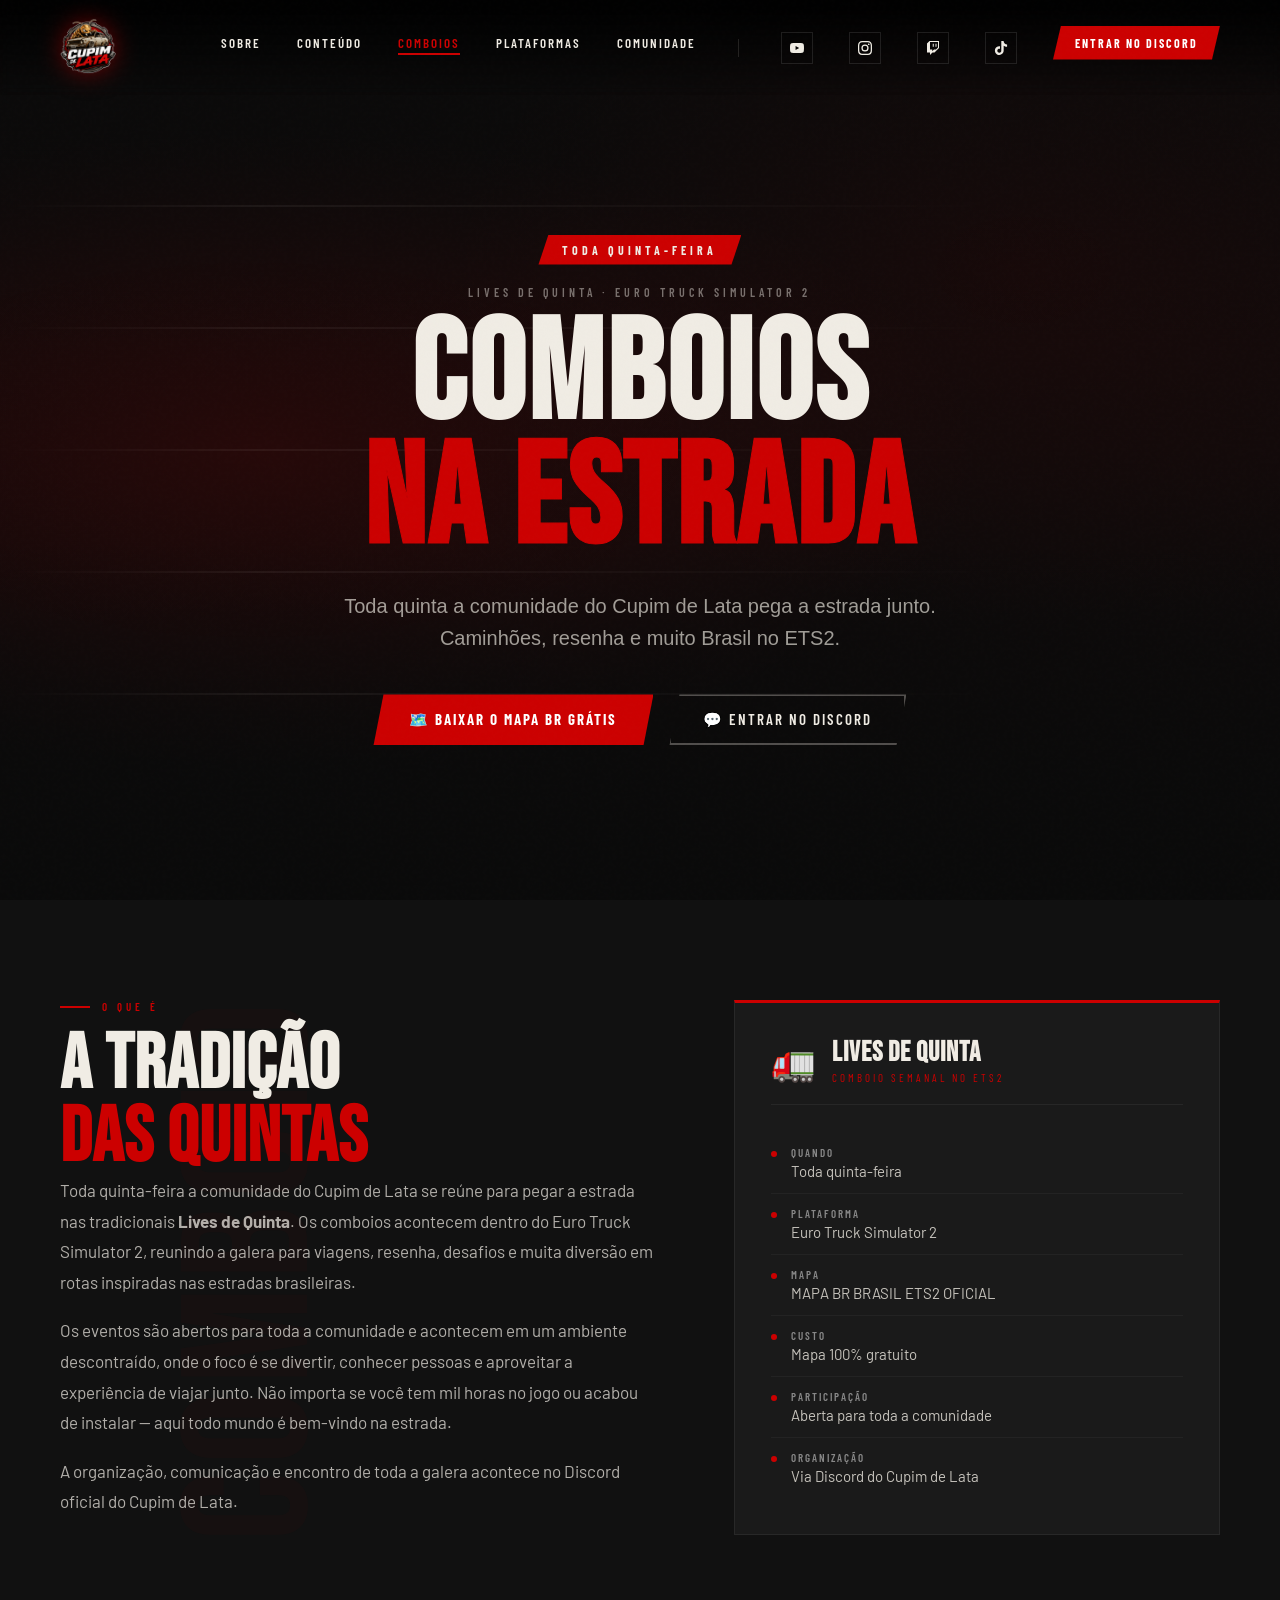
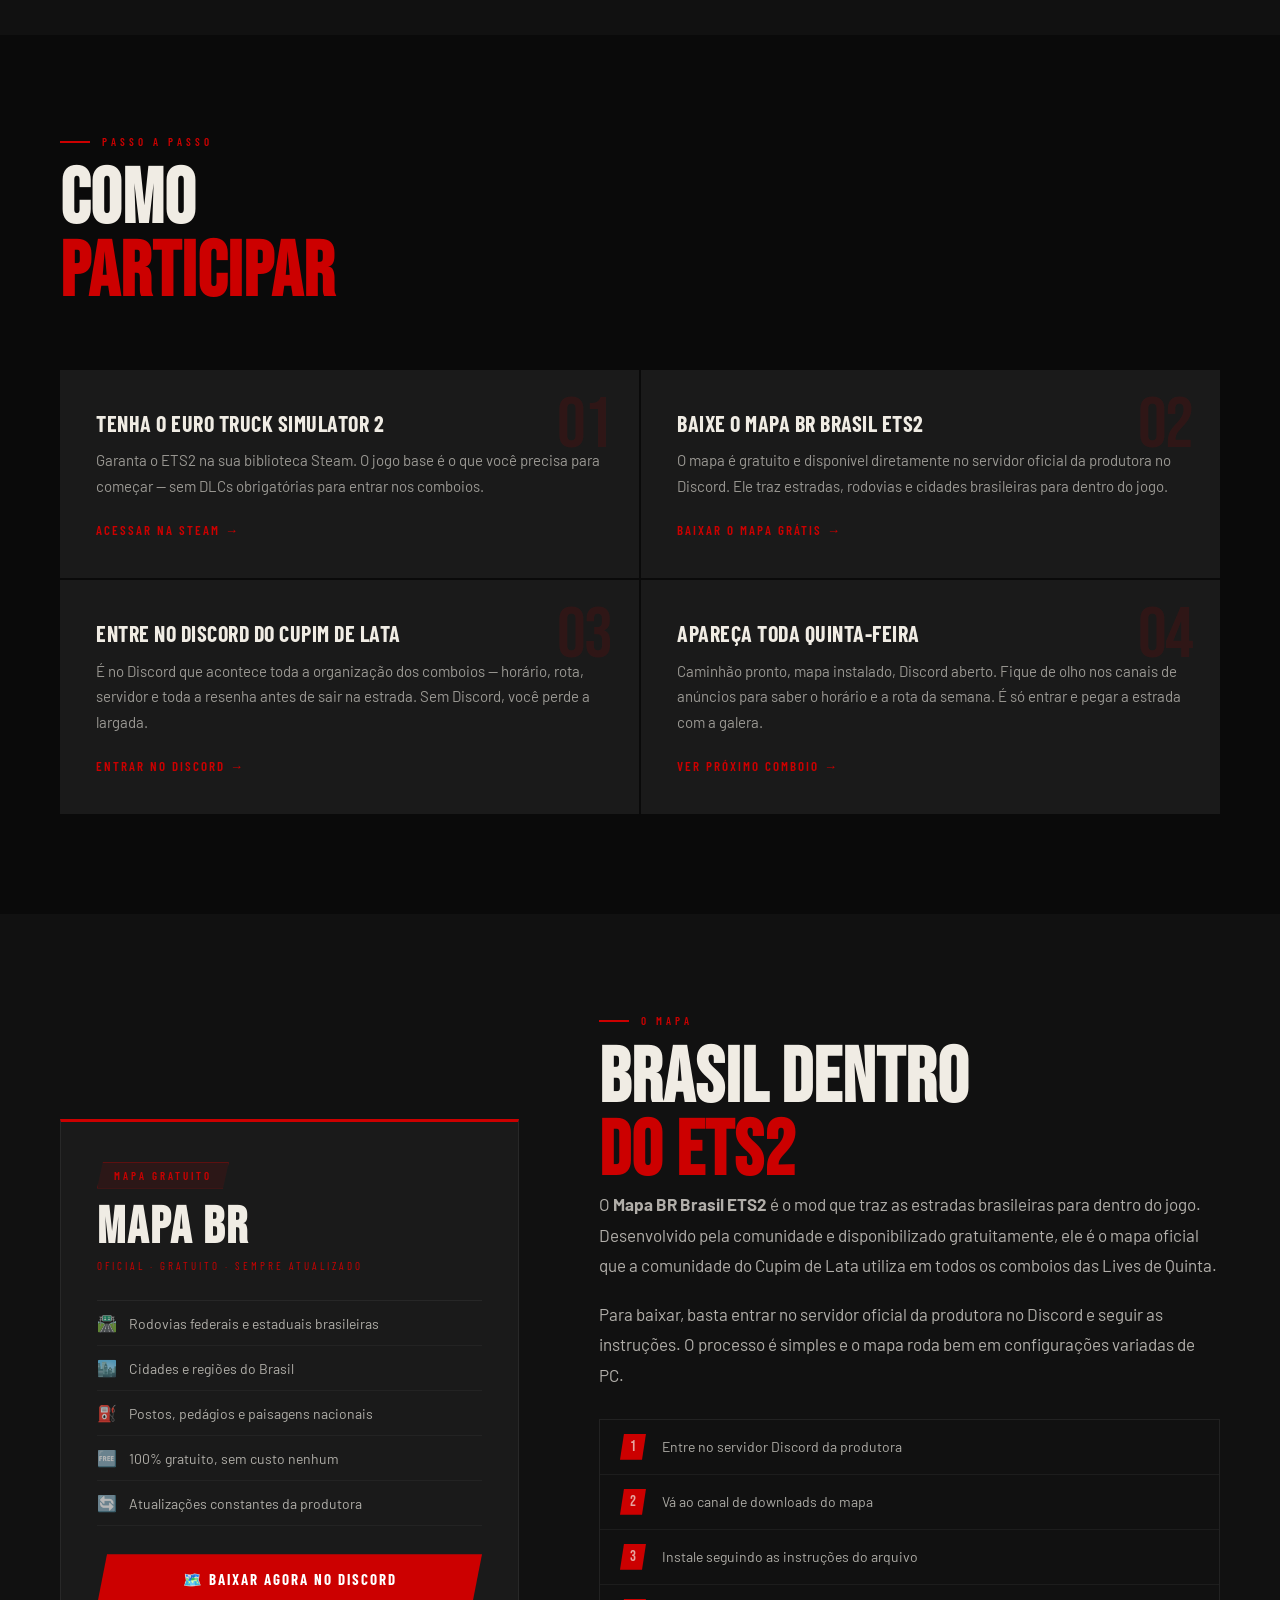
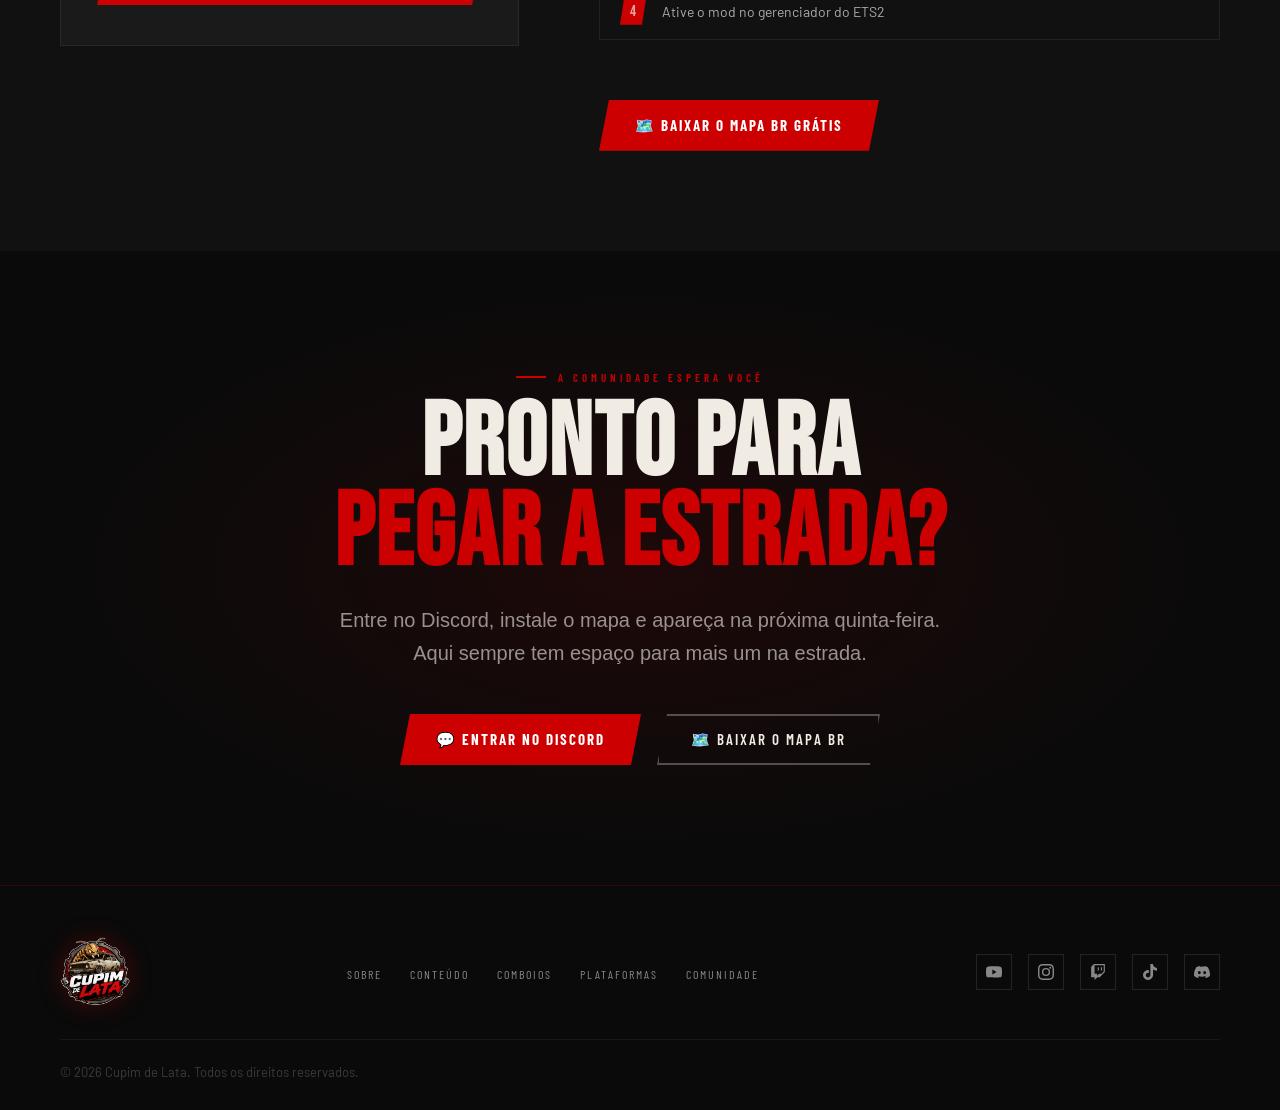
==== commit 2216379c: "Update comboios.html" ====
--- a/comboios.html
+++ b/comboios.html
@@ -327,16 +327,19 @@
       <li><a href="index.html#comunidade">Comunidade</a></li>
     </ul>
     <div class="footer-social">
-      <a href="https://youtube.com/@cupimdelata" class="social-icon" target="_blank" rel="noopener">
+      <a href="https://youtube.com/@cupimdelata" class="social-icon" target="_blank" rel="noopener" aria-label="YouTube">
         <svg viewBox="0 0 24 24" width="16" height="16" fill="currentColor"><path d="M23.498 6.186a3.016 3.016 0 0 0-2.122-2.136C19.505 3.545 12 3.545 12 3.545s-7.505 0-9.377.505A3.017 3.017 0 0 0 .502 6.186C0 8.07 0 12 0 12s0 3.93.502 5.814a3.016 3.016 0 0 0 2.122 2.136c1.871.505 9.376.505 9.376.505s7.505 0 9.377-.505a3.015 3.015 0 0 0 2.122-2.136C24 15.93 24 12 24 12s0-3.93-.502-5.814zM9.545 15.568V8.432L15.818 12l-6.273 3.568z"/></svg>
       </a>
-      <a href="https://instagram.com/cupim.delata" class="social-icon" target="_blank" rel="noopener">
+      <a href="https://instagram.com/cupim.delata" class="social-icon" target="_blank" rel="noopener" aria-label="Instagram">
         <svg viewBox="0 0 24 24" width="16" height="16" fill="currentColor"><path d="M12 2.163c3.204 0 3.584.012 4.85.07 3.252.148 4.771 1.691 4.919 4.919.058 1.265.069 1.645.069 4.849 0 3.205-.012 3.584-.069 4.849-.149 3.225-1.664 4.771-4.919 4.919-1.266.058-1.644.07-4.85.07-3.204 0-3.584-.012-4.849-.07-3.26-.149-4.771-1.699-4.919-4.92-.058-1.265-.07-1.644-.07-4.849 0-3.204.013-3.583.07-4.849.149-3.227 1.664-4.771 4.919-4.919 1.266-.057 1.645-.069 4.849-.069zM12 0C8.741 0 8.333.014 7.053.072 2.695.272.273 2.69.073 7.052.014 8.333 0 8.741 0 12c0 3.259.014 3.668.072 4.948.2 4.358 2.618 6.78 6.98 6.98C8.333 23.986 8.741 24 12 24c3.259 0 3.668-.014 4.948-.072 4.354-.2 6.782-2.618 6.979-6.98.059-1.28.073-1.689.073-4.948 0-3.259-.014-3.667-.072-4.947-.196-4.354-2.617-6.78-6.979-6.98C15.668.014 15.259 0 12 0zm0 5.838a6.162 6.162 0 1 0 0 12.324 6.162 6.162 0 0 0 0-12.324zM12 16a4 4 0 1 1 0-8 4 4 0 0 1 0 8zm6.406-11.845a1.44 1.44 0 1 0 0 2.881 1.44 1.44 0 0 0 0-2.881z"/></svg>
       </a>
-      <a href="https://twitch.tv/cupimdelata" class="social-icon" target="_blank" rel="noopener">
+      <a href="https://twitch.tv/cupimdelata" class="social-icon" target="_blank" rel="noopener" aria-label="Twitch">
         <svg viewBox="0 0 24 24" width="16" height="16" fill="currentColor"><path d="M11.571 4.714h1.715v5.143H11.57zm4.715 0H18v5.143h-1.714zM6 0L1.714 4.286v15.428h5.143V24l4.286-4.286h3.428L22.286 12V0zm14.571 11.143l-3.428 3.428h-3.429l-3 3v-3H6.857V1.714h13.714z"/></svg>
       </a>
-      <a href="https://discord.gg/Wpn9NADYtA" class="social-icon" target="_blank" rel="noopener">
+      <a href="https://tiktok.com/@cupimdelata" class="social-icon" target="_blank" rel="noopener" aria-label="TikTok">
+        <svg viewBox="0 0 24 24" width="16" height="16" fill="currentColor"><path d="M12.525.02c1.31-.02 2.61-.01 3.91-.02.08 1.53.63 3.09 1.75 4.17 1.12 1.11 2.7 1.62 4.24 1.79v4.03c-1.44-.05-2.89-.35-4.2-.97-.57-.26-1.1-.59-1.62-.93-.01 2.92.01 5.84-.02 8.75-.08 1.4-.54 2.79-1.35 3.94-1.31 1.92-3.58 3.17-5.91 3.21-1.43.08-2.86-.31-4.08-1.03-2.02-1.19-3.44-3.37-3.65-5.71-.02-.5-.03-1-.01-1.49.18-1.9 1.12-3.72 2.58-4.96 1.66-1.44 3.98-2.13 6.15-1.72.02 1.48-.04 2.96-.04 4.44-.99-.32-2.15-.23-3.02.37-.63.41-1.11 1.04-1.36 1.75-.21.51-.15 1.07-.14 1.61.24 1.64 1.82 3.02 3.5 2.87 1.12-.01 2.19-.66 2.77-1.61.19-.33.4-.67.41-1.06.1-1.79.06-3.57.07-5.36.01-4.03-.01-8.05.02-12.07z"/></svg>
+      </a>
+      <a href="https://discord.gg/Wpn9NADYtA" class="social-icon" target="_blank" rel="noopener" aria-label="Discord">
         <svg viewBox="0 0 24 24" width="16" height="16" fill="currentColor"><path d="M20.317 4.37a19.791 19.791 0 0 0-4.885-1.515.074.074 0 0 0-.079.037c-.21.375-.444.864-.608 1.25a18.27 18.27 0 0 0-5.487 0 12.64 12.64 0 0 0-.617-1.25.077.077 0 0 0-.079-.037A19.736 19.736 0 0 0 3.677 4.37a.07.07 0 0 0-.032.027C.533 9.046-.32 13.58.099 18.057c.002.022.015.043.032.056a19.9 19.9 0 0 0 5.993 3.03.077.077 0 0 0 .084-.028 14.09 14.09 0 0 0 1.226-1.994.076.076 0 0 0-.041-.106 13.107 13.107 0 0 1-1.872-.892.077.077 0 0 1-.008-.128 10.2 10.2 0 0 0 .372-.292.074.074 0 0 1 .077-.01c3.928 1.793 8.18 1.793 12.062 0a.074.074 0 0 1 .078.01c.12.098.246.198.373.292a.077.077 0 0 1-.006.127 12.299 12.299 0 0 1-1.873.892.077.077 0 0 0-.041.107c.36.698.772 1.362 1.225 1.993a.076.076 0 0 0 .084.028 19.839 19.839 0 0 0 6.002-3.03.077.077 0 0 0 .032-.054c.5-5.177-.838-9.674-3.549-13.66a.061.061 0 0 0-.031-.03zM8.02 15.33c-1.183 0-2.157-1.085-2.157-2.419 0-1.333.956-2.419 2.157-2.419 1.21 0 2.176 1.096 2.157 2.42 0 1.333-.956 2.418-2.157 2.418zm7.975 0c-1.183 0-2.157-1.085-2.157-2.419 0-1.333.955-2.419 2.157-2.419 1.21 0 2.176 1.096 2.157 2.42 0 1.333-.946 2.418-2.157 2.418z"/></svg>
       </a>
     </div>
